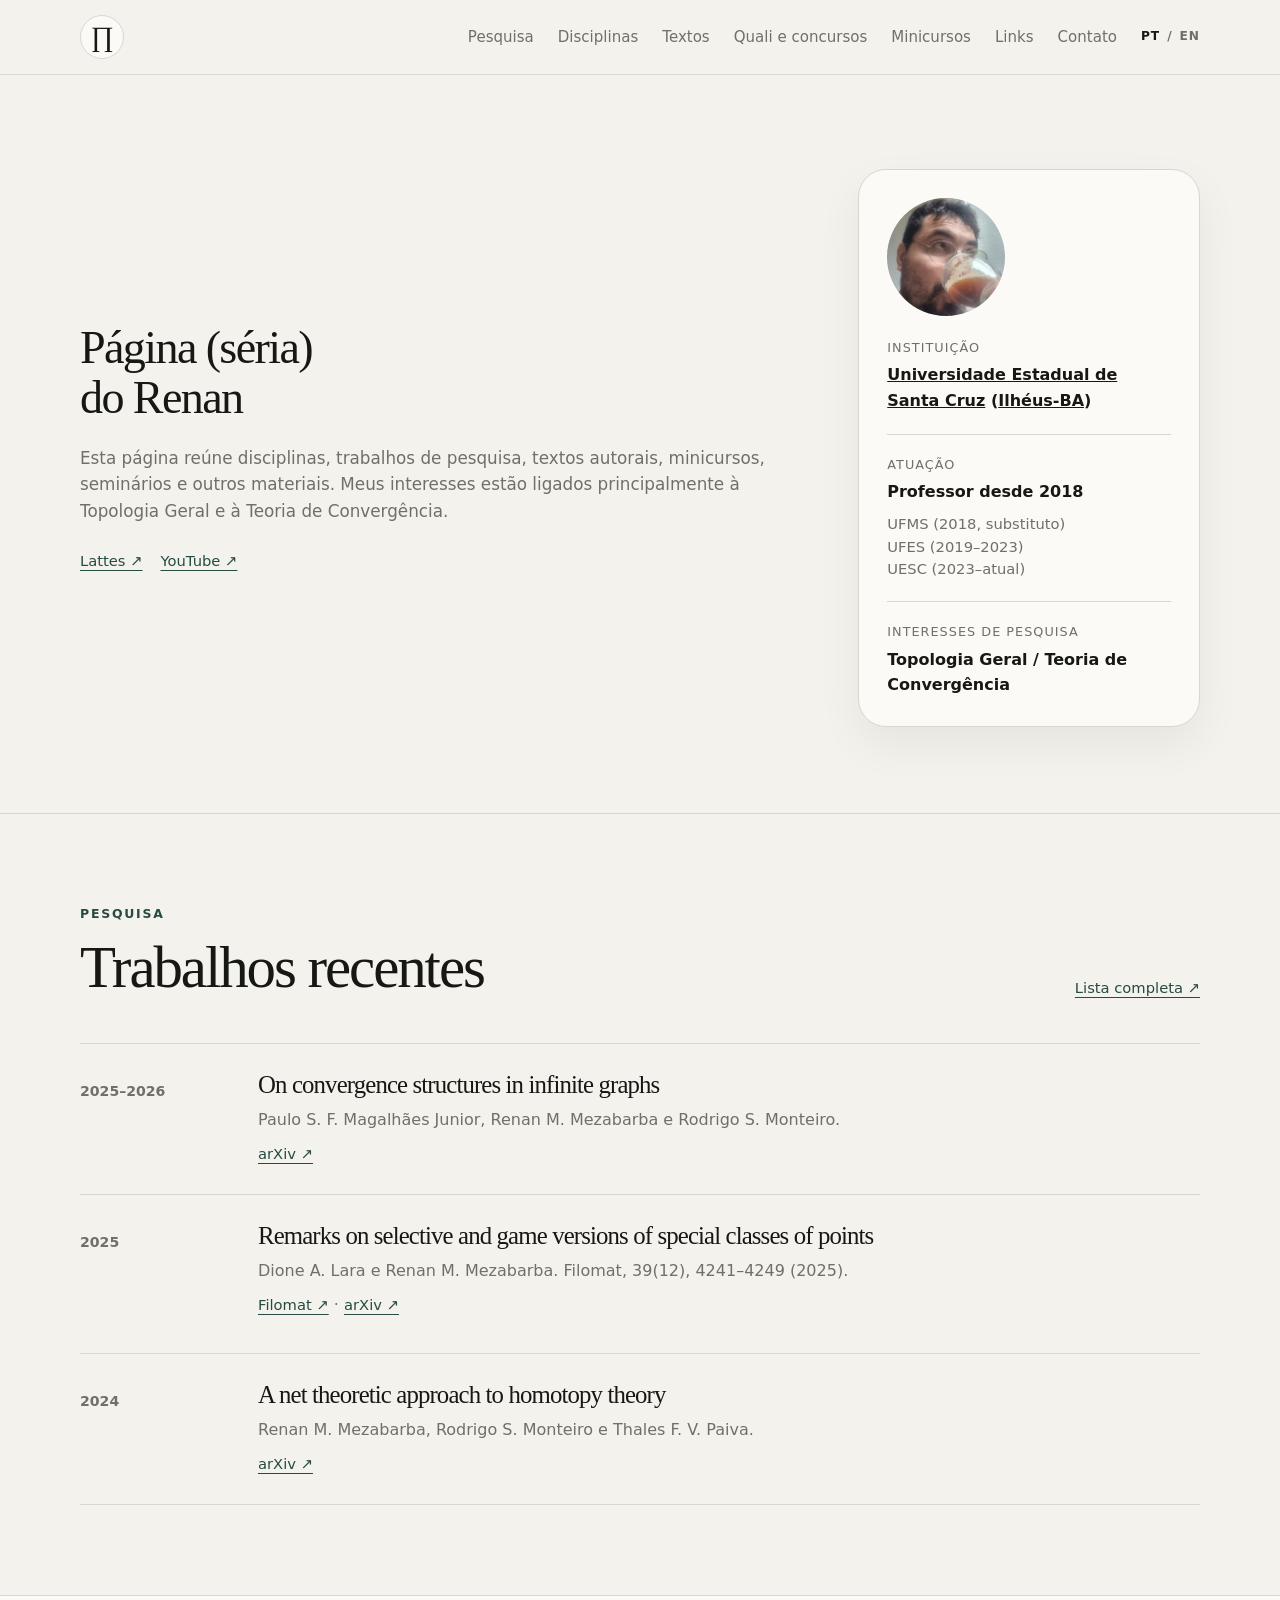
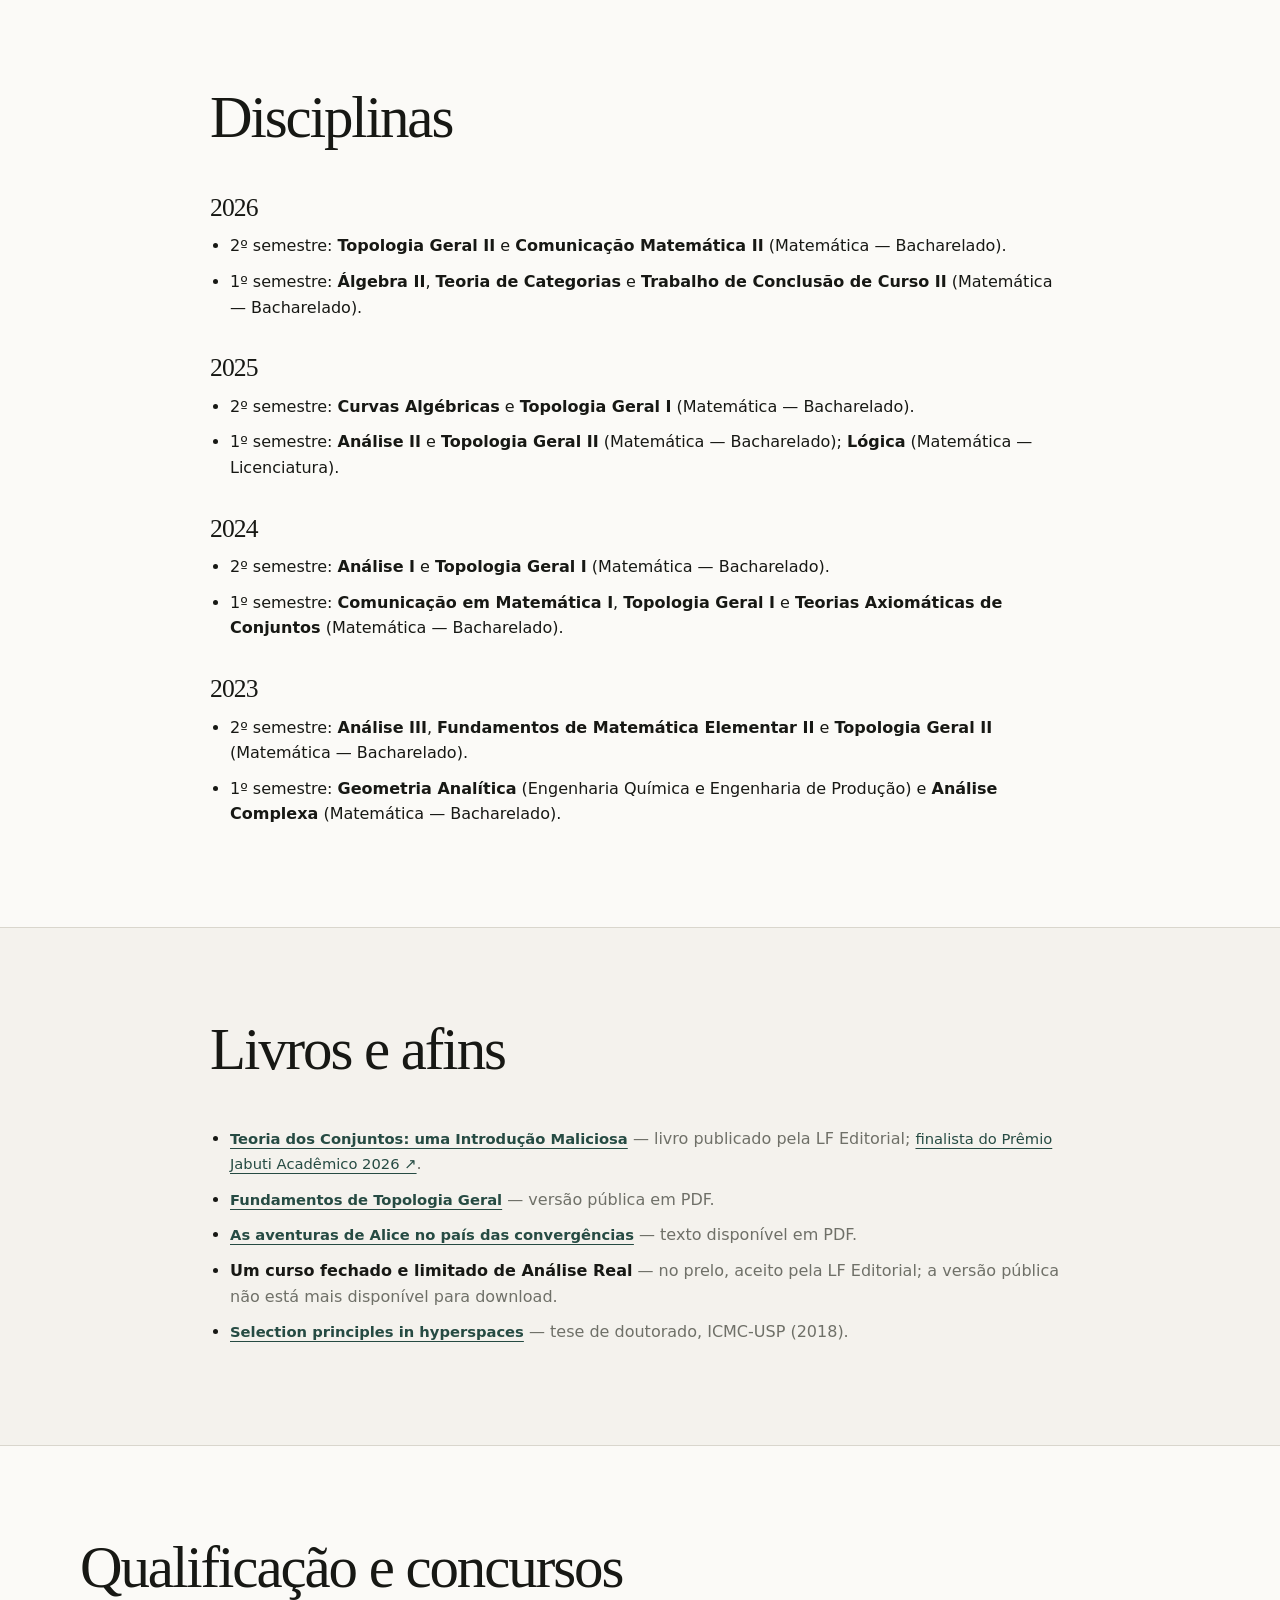
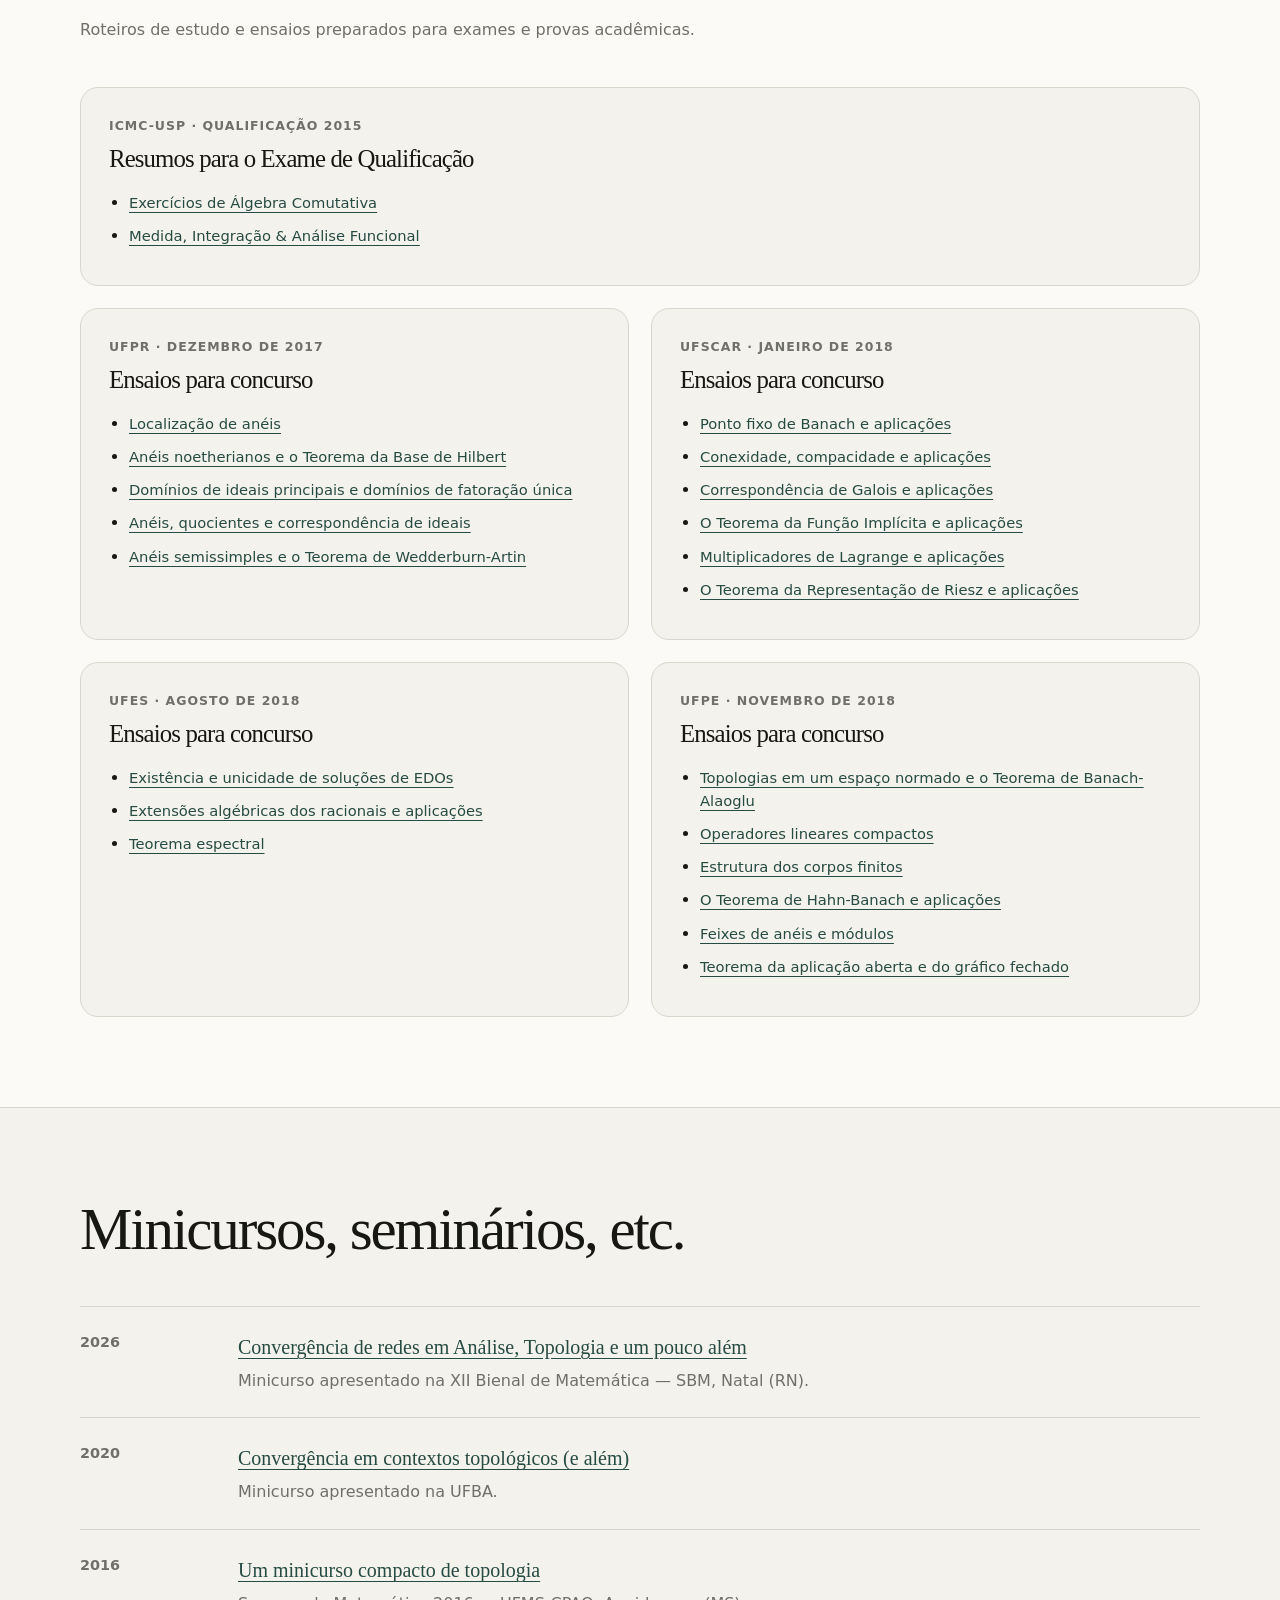
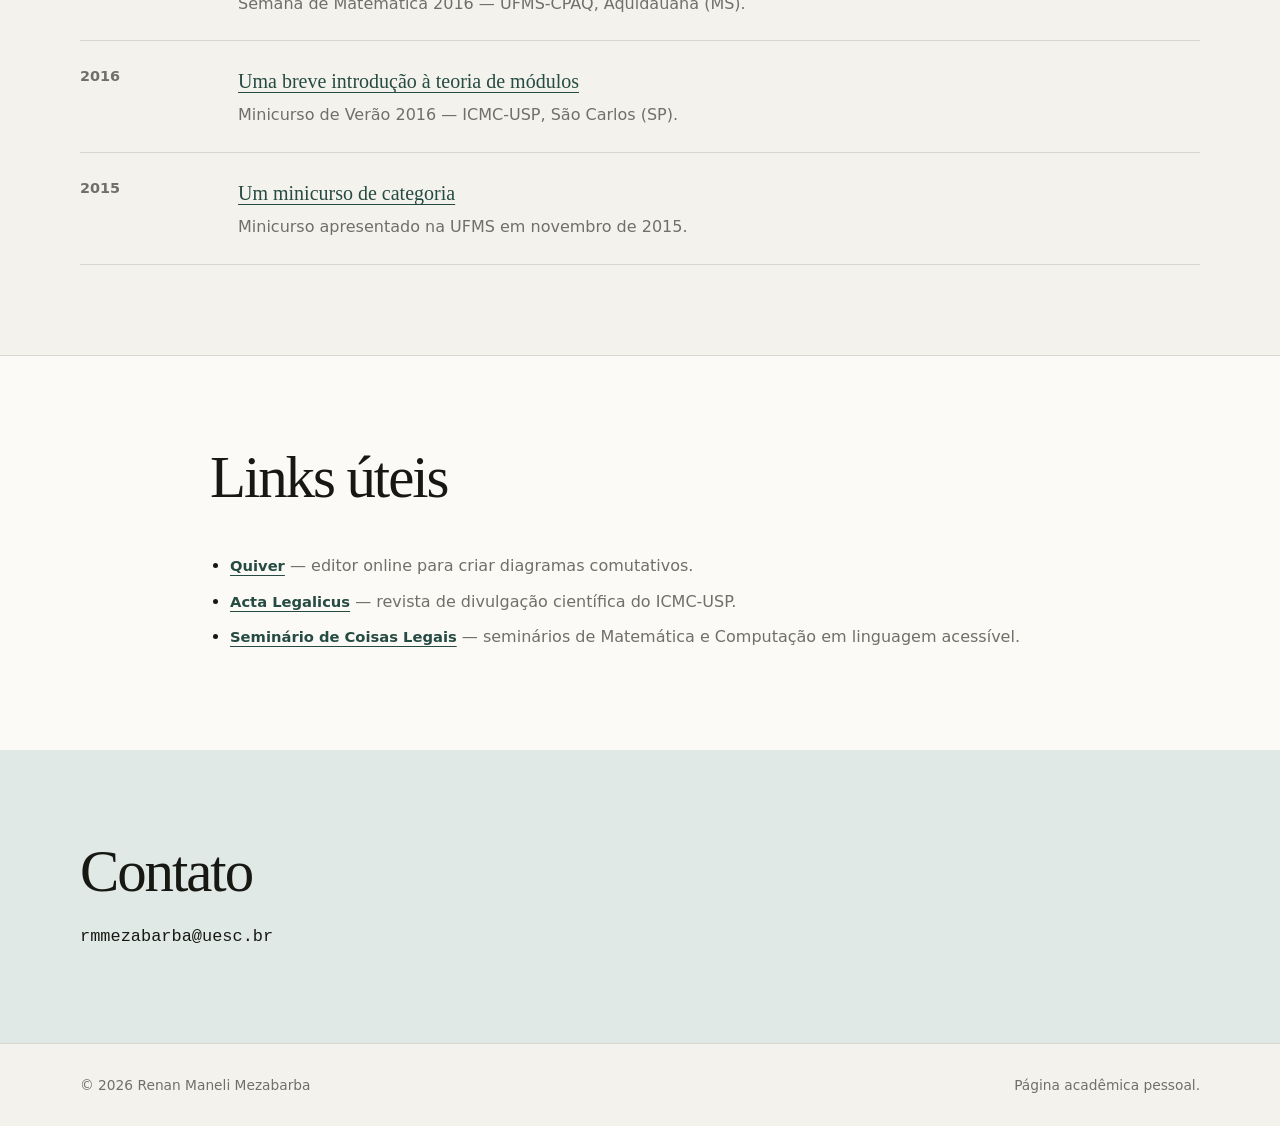
==== index.html @ 6376d7f8 "bye analysis book" ====
<!doctype html>
<html lang="pt-BR">
<head>
  <meta charset="utf-8">
  <meta name="viewport" content="width=device-width, initial-scale=1">
  <meta name="description" content="Página acadêmica de Renan Maneli Mezabarba — ensino, pesquisa, textos autorais, minicursos e outros materiais de Matemática.">
  <title>Página (séria) do Renan | Matemática</title>
  <link rel="alternate" hreflang="pt-BR" href="index.html">
  <link rel="alternate" hreflang="en" href="en.html">
  <link rel="stylesheet" href="styles.css">
</head>
<body>
  <header class="site-header">
    <div class="container header-inner">
      <a class="brand brand-product" href="index.html#inicio" aria-label="Ir para o início"><span aria-hidden="true">∏</span></a>
      <div class="header-actions">
        <nav class="nav" aria-label="Navegação principal">
          <a href="index.html#pesquisa">Pesquisa</a>
          <a href="index.html#ensino">Disciplinas</a>
          <a href="index.html#materiais">Textos</a>
          <a href="index.html#qualificacao-concursos">Quali e concursos</a>
          <a href="index.html#minicursos">Minicursos</a>
          <a href="index.html#links">Links</a>
          <a href="index.html#contato">Contato</a>
        </nav>
        <nav class="language-switch" aria-label="Idioma">
          <span aria-current="page">PT</span>
          <span aria-hidden="true">/</span>
          <a href="en.html" lang="en" hreflang="en" aria-label="English version">EN</a>
        </nav>
      </div>
    </div>
  </header>

  <main>
    <section class="hero" id="inicio">
      <div class="container hero-grid">
        <div>
          <h1>Página (séria)<br>do Renan</h1>
          <p class="intro">
            Esta página reúne disciplinas, trabalhos de pesquisa, textos autorais,
            minicursos, seminários e outros materiais. Meus interesses estão ligados
            principalmente à Topologia Geral e à Teoria de Convergência.
          </p>
          <div class="social-links" aria-label="Links externos">
            <a href="http://lattes.cnpq.br/6964574819360293" target="_blank" rel="noreferrer">Lattes ↗</a>
            <a href="https://www.youtube.com/user/rmmezabarba" target="_blank" rel="noreferrer">YouTube ↗</a>
          </div>
        </div>

        <aside class="profile-card" aria-label="Resumo">
          <img class="profile-photo" src="renan-foto.jpg" alt="Foto de Renan Mezabarba">
          <div>
            <p class="profile-label">Instituição</p>
            <p class="profile-value"><a href="https://www.uesc.br/" target="_blank" rel="noreferrer">Universidade Estadual de Santa Cruz</a> (<a href="https://www.google.com/search?tbm=isch&amp;q=Ilh%C3%A9us+Bahia" target="_blank" rel="noreferrer">Ilhéus-BA</a>)</p>
          </div>
          <div class="profile-rule"></div>
          <div>
            <p class="profile-label">Atuação</p>
            <p class="profile-value">Professor desde 2018</p>
            <p class="profile-detail">
              UFMS (2018, substituto)<br>
              UFES (2019–2023)<br>
              UESC (2023–atual)
            </p>
          </div>
          <div class="profile-rule"></div>
          <div>
            <p class="profile-label">Interesses de pesquisa</p>
            <p class="profile-value">Topologia Geral / Teoria de Convergência</p>
          </div>
        </aside>
      </div>
    </section>

    <section class="section" id="pesquisa">
      <div class="container">
        <div class="section-heading">
          <div>
            <p class="eyebrow">Pesquisa</p>
            <h2>Trabalhos recentes</h2>
          </div>
          <a class="text-link" href="pesquisa.html">Lista completa ↗</a>
        </div>

        <div class="publication-list">
          <article class="publication">
            <p class="publication-year">2025–2026</p>
            <div>
              <h3>On convergence structures in infinite graphs</h3>
              <p>Paulo S. F. Magalhães Junior, Renan M. Mezabarba e Rodrigo S. Monteiro.</p>
              <a href="https://arxiv.org/abs/2510.06336" target="_blank" rel="noreferrer">arXiv ↗</a>
            </div>
          </article>

          <article class="publication">
            <p class="publication-year">2025</p>
            <div>
              <h3>Remarks on selective and game versions of special classes of points</h3>
              <p>Dione A. Lara e Renan M. Mezabarba. Filomat, 39(12), 4241–4249 (2025).</p>
              <p class="pub-links"><a href="https://doi.org/10.2298/FIL2512241L" target="_blank" rel="noreferrer">Filomat ↗</a> · <a href="https://arxiv.org/abs/2104.02765" target="_blank" rel="noreferrer">arXiv ↗</a></p>
            </div>
          </article>

          <article class="publication">
            <p class="publication-year">2024</p>
            <div>
              <h3>A net theoretic approach to homotopy theory</h3>
              <p>Renan M. Mezabarba, Rodrigo S. Monteiro e Thales F. V. Paiva.</p>
              <a href="https://arxiv.org/abs/2410.18245" target="_blank" rel="noreferrer">arXiv ↗</a>
            </div>
          </article>
        </div>
      </div>
    </section>

    <section class="section alt" id="ensino">
      <div class="container narrow">
        <div class="section-heading section-heading-single">
          <div>
            <h2>Disciplinas</h2>
          </div>
        </div>

        <div class="year-block">
          <h3>2026</h3>
          <ul class="bullet-list">
            <li>2º semestre: <strong>Topologia Geral II</strong> e <strong>Comunicação Matemática II</strong> (Matemática — Bacharelado).</li>
            <li>1º semestre: <strong>Álgebra II</strong>, <strong>Teoria de Categorias</strong> e <strong>Trabalho de Conclusão de Curso II</strong> (Matemática — Bacharelado).</li>
          </ul>
        </div>

        <div class="year-block">
          <h3>2025</h3>
          <ul class="bullet-list">
            <li>2º semestre: <strong>Curvas Algébricas</strong> e <strong>Topologia Geral I</strong> (Matemática — Bacharelado).</li>
            <li>1º semestre: <strong>Análise II</strong> e <strong>Topologia Geral II</strong> (Matemática — Bacharelado); <strong>Lógica</strong> (Matemática — Licenciatura).</li>
          </ul>
        </div>

        <div class="year-block">
          <h3>2024</h3>
          <ul class="bullet-list">
            <li>2º semestre: <strong>Análise I</strong> e <strong>Topologia Geral I</strong> (Matemática — Bacharelado).</li>
            <li>1º semestre: <strong>Comunicação em Matemática I</strong>, <strong>Topologia Geral I</strong> e <strong>Teorias Axiomáticas de Conjuntos</strong> (Matemática — Bacharelado).</li>
          </ul>
        </div>

        <div class="year-block">
          <h3>2023</h3>
          <ul class="bullet-list">
            <li>2º semestre: <strong>Análise III</strong>, <strong>Fundamentos de Matemática Elementar II</strong> e <strong>Topologia Geral II</strong> (Matemática — Bacharelado).</li>
            <li>1º semestre: <strong>Geometria Analítica</strong> (Engenharia Química e Engenharia de Produção) e <strong>Análise Complexa</strong> (Matemática — Bacharelado).</li>
          </ul>
        </div>
      </div>
    </section>

    <section class="section" id="materiais">
      <div class="container narrow">
        <div class="section-heading section-heading-single">
          <div>
            <h2>Livros e afins</h2>
          </div>
        </div>

        <ul class="resource-list">
          <li>
            <a href="https://lfeditorial.com.br/produto/teoria-dos-conjuntos-uma-introducao-maliciosa-textuniversitarios-26/" target="_blank" rel="noreferrer"><strong>Teoria dos Conjuntos: uma Introdução Maliciosa</strong></a>
            <span> — livro publicado pela LF Editorial; <a href="https://www.premiojabuti.com.br/academico/5-finalistas-academico/?eixo=561a81b4-e678-ee11-8179-002248de66c1&amp;categoria=e016c83b-dd9d-ee11-a569-0022483606e7" target="_blank" rel="noreferrer">finalista do Prêmio Jabuti Acadêmico 2026 ↗</a>.</span>
          </li>
          <li>
            <a href="https://cdn.jsdelivr.net/gh/mezabarbarm/Fund_Top_Geral@main/Curso.pdf" target="_blank" rel="noopener noreferrer"><strong>Fundamentos de Topologia Geral</strong></a>
            <span> — versão pública em PDF.</span>
          </li>
          <li>
            <a href="https://cdn.jsdelivr.net/gh/mezabarbarm/Fund_Top_Geral@main/AliceBook.pdf" target="_blank" rel="noopener noreferrer"><strong>As aventuras de Alice no país das convergências</strong></a>
            <span> — texto disponível em PDF.</span>
          </li>
          <li>
            <strong>Um curso fechado e limitado de Análise Real</strong>
            <span> — no prelo, aceito pela LF Editorial; a versão pública não está mais disponível para download.</span>
          </li>
          <li>
            <a href="https://teses.usp.br/teses/disponiveis/55/55135/tde-10102018-144937/publico/RenanManeliMezabarba_revisada.pdf" target="_blank" rel="noopener noreferrer"><strong>Selection principles in hyperspaces</strong></a>
            <span> — tese de doutorado, ICMC-USP (2018).</span>
          </li>
        </ul>
      </div>
    </section>

    <section class="section alt" id="qualificacao-concursos">
      <div class="container">
        <div class="section-heading section-heading-single">
          <div>
            <h2>Qualificação e concursos</h2>
            <p class="section-description">Roteiros de estudo e ensaios preparados para exames e provas acadêmicas.</p>
          </div>
        </div>

        <div class="text-card-grid">
          <article class="text-card text-card-wide">
            <p class="text-card-kicker">ICMC-USP · Qualificação 2015</p>
            <h3>Resumos para o Exame de Qualificação</h3>
            <ul class="resource-list">
              <li><a href="pdfs/quali-concursos/quali-2015-algebra-comutativa.pdf" target="_blank" rel="noopener noreferrer">Exercícios de Álgebra Comutativa</a></li>
              <li><a href="pdfs/quali-concursos/quali-2015-medida-e-analise.pdf" target="_blank" rel="noopener noreferrer">Medida, Integração &amp; Análise Funcional</a></li>
            </ul>
          </article>

          <article class="text-card">
            <p class="text-card-kicker">UFPR · dezembro de 2017</p>
            <h3>Ensaios para concurso</h3>
            <ul class="resource-list">
              <li><a href="pdfs/quali-concursos/ufpr-2017-localizacao.pdf" target="_blank" rel="noopener noreferrer">Localização de anéis</a></li>
              <li><a href="pdfs/quali-concursos/ufpr-2017-aneis-modulos-noetherianos.pdf" target="_blank" rel="noopener noreferrer">Anéis noetherianos e o Teorema da Base de Hilbert</a></li>
              <li><a href="pdfs/quali-concursos/ufpr-2017-pid-ufd.pdf" target="_blank" rel="noopener noreferrer">Domínios de ideais principais e domínios de fatoração única</a></li>
              <li><a href="pdfs/quali-concursos/ufpr-2017-aneis-ideais.pdf" target="_blank" rel="noopener noreferrer">Anéis, quocientes e correspondência de ideais</a></li>
              <li><a href="pdfs/quali-concursos/ufpr-2017-wedderburn-artin.pdf" target="_blank" rel="noopener noreferrer">Anéis semissimples e o Teorema de Wedderburn-Artin</a></li>
            </ul>
          </article>

          <article class="text-card">
            <p class="text-card-kicker">UFSCar · janeiro de 2018</p>
            <h3>Ensaios para concurso</h3>
            <ul class="resource-list">
              <li><a href="pdfs/quali-concursos/ufscar-2018-ponto-fixo-banach.pdf" target="_blank" rel="noopener noreferrer">Ponto fixo de Banach e aplicações</a></li>
              <li><a href="pdfs/quali-concursos/ufscar-2018-compacidade-conexidade.pdf" target="_blank" rel="noopener noreferrer">Conexidade, compacidade e aplicações</a></li>
              <li><a href="pdfs/quali-concursos/ufscar-2018-correspondencia-galois.pdf" target="_blank" rel="noopener noreferrer">Correspondência de Galois e aplicações</a></li>
              <li><a href="pdfs/quali-concursos/ufscar-2018-funcao-implicita.pdf" target="_blank" rel="noopener noreferrer">O Teorema da Função Implícita e aplicações</a></li>
              <li><a href="pdfs/quali-concursos/ufscar-2018-multiplicadores-lagrange.pdf" target="_blank" rel="noopener noreferrer">Multiplicadores de Lagrange e aplicações</a></li>
              <li><a href="pdfs/quali-concursos/ufscar-2018-representacao-riesz.pdf" target="_blank" rel="noopener noreferrer">O Teorema da Representação de Riesz e aplicações</a></li>
            </ul>
          </article>

          <article class="text-card">
            <p class="text-card-kicker">UFES · agosto de 2018</p>
            <h3>Ensaios para concurso</h3>
            <ul class="resource-list">
              <li><a href="pdfs/quali-concursos/ufes-2018-existencia-solucao-edos.pdf" target="_blank" rel="noopener noreferrer">Existência e unicidade de soluções de EDOs</a></li>
              <li><a href="pdfs/quali-concursos/ufes-2018-extensoes-algebricas-racionais.pdf" target="_blank" rel="noopener noreferrer">Extensões algébricas dos racionais e aplicações</a></li>
              <li><a href="pdfs/quali-concursos/ufes-2018-teorema-espectral.pdf" target="_blank" rel="noopener noreferrer">Teorema espectral</a></li>
            </ul>
          </article>

          <article class="text-card">
            <p class="text-card-kicker">UFPE · novembro de 2018</p>
            <h3>Ensaios para concurso</h3>
            <ul class="resource-list">
              <li><a href="pdfs/quali-concursos/ufpe-2018-banach-alaoglu.pdf" target="_blank" rel="noopener noreferrer">Topologias em um espaço normado e o Teorema de Banach-Alaoglu</a></li>
              <li><a href="pdfs/quali-concursos/ufpe-2018-operadores-lineares-compactos.pdf" target="_blank" rel="noopener noreferrer">Operadores lineares compactos</a></li>
              <li><a href="pdfs/quali-concursos/ufpe-2018-corpos-finitos.pdf" target="_blank" rel="noopener noreferrer">Estrutura dos corpos finitos</a></li>
              <li><a href="pdfs/quali-concursos/ufpe-2018-hahn-banach.pdf" target="_blank" rel="noopener noreferrer">O Teorema de Hahn-Banach e aplicações</a></li>
              <li><a href="pdfs/quali-concursos/ufpe-2018-feixes-aneis-modulos.pdf" target="_blank" rel="noopener noreferrer">Feixes de anéis e módulos</a></li>
              <li><a href="pdfs/quali-concursos/ufpe-2018-aplicacao-aberta-grafico-fechado.pdf" target="_blank" rel="noopener noreferrer">Teorema da aplicação aberta e do gráfico fechado</a></li>
            </ul>
          </article>
        </div>
      </div>
    </section>

    <section class="section" id="minicursos">
      <div class="container">
        <div class="section-heading section-heading-single">
          <div>
            <h2>Minicursos, seminários, etc.</h2>
          </div>
        </div>

        <div class="timeline">
          <div class="timeline-item">
            <span>2026</span>
            <div>
              <a href="https://cdn.jsdelivr.net/gh/mezabarbarm/Fund_Top_Geral@main/Bienal2026_corrigido.pdf" target="_blank" rel="noopener noreferrer"><strong>Convergência de redes em Análise, Topologia e um pouco além</strong></a>
              <p>Minicurso apresentado na XII Bienal de Matemática — SBM, Natal (RN).</p>
            </div>
          </div>
          <div class="timeline-item">
            <span>2020</span>
            <div>
              <a href="Provis%C3%B3rio-Sitge/Converg%C3%AAncia_UFBA_2020.pdf" target="_blank" rel="noopener noreferrer"><strong>Convergência em contextos topológicos (e além)</strong></a>
              <p>Minicurso apresentado na UFBA.</p>
            </div>
          </div>
          <div class="timeline-item">
            <span>2016</span>
            <div>
              <a href="Provis%C3%B3rio-Sitge/Minicurso%20de%20Topologia%20%28UFMS-2016%29.pdf" target="_blank" rel="noopener noreferrer"><strong>Um minicurso compacto de topologia</strong></a>
              <p>Semana de Matemática 2016 — UFMS-CPAQ, Aquidauana (MS).</p>
            </div>
          </div>
          <div class="timeline-item">
            <span>2016</span>
            <div>
              <a href="Provis%C3%B3rio-Sitge/M%C3%B3dulos_VeraoICMC2016.pdf" target="_blank" rel="noopener noreferrer"><strong>Uma breve introdução à teoria de módulos</strong></a>
              <p>Minicurso de Verão 2016 — ICMC-USP, São Carlos (SP).</p>
            </div>
          </div>
          <div class="timeline-item">
            <span>2015</span>
            <div>
              <a href="Provis%C3%B3rio-Sitge/Categorias_UFMS_2015.pdf" target="_blank" rel="noopener noreferrer"><strong>Um minicurso de categoria</strong></a>
              <p>Minicurso apresentado na UFMS em novembro de 2015.</p>
            </div>
          </div>
        </div>
      </div>
    </section>

    <section class="section alt" id="links">
      <div class="container narrow">
        <div class="section-heading section-heading-single">
          <div>
            <h2>Links úteis</h2>
          </div>
        </div>

        <ul class="resource-list">
          <li>
            <a href="https://q.uiver.app/" target="_blank" rel="noopener noreferrer"><strong>Quiver</strong></a>
            <span> — editor online para criar diagramas comutativos.</span>
          </li>
          <li>
            <a href="https://www.cemeai.icmc.usp.br/actalegalicus/" target="_blank" rel="noopener noreferrer"><strong>Acta Legalicus</strong></a>
            <span> — revista de divulgação científica do ICMC-USP.</span>
          </li>
          <li>
            <a href="https://legal.icmc.usp.br/doku.php" target="_blank" rel="noopener noreferrer"><strong>Seminário de Coisas Legais</strong></a>
            <span> — seminários de Matemática e Computação em linguagem acessível.</span>
          </li>
        </ul>
      </div>
    </section>

    <section class="contact" id="contato">
      <div class="container contact-inner simple-contact">
        <div>
          <h2>Contato</h2>
          <p class="contact-copyable">rmmezabarba@uesc.br</p>
        </div>
      </div>
    </section>
  </main>

  <footer class="footer">
    <div class="container footer-inner">
      <p>© 2026 Renan Maneli Mezabarba</p>
      <p>Página acadêmica pessoal.</p>
    </div>
  </footer>
</body>
</html>
---- styles.css ----
:root {
  --bg: #f4f2ed;
  --surface: #fbfaf7;
  --ink: #171814;
  --muted: #6f7068;
  --line: #d9d6cd;
  --accent: #264b43;
  --accent-soft: #e0e9e5;
  --max: 1120px;
  --narrow: 860px;
  --radius: 18px;
}

* { box-sizing: border-box; }
html { scroll-behavior: smooth; }
body {
  margin: 0;
  background: var(--bg);
  color: var(--ink);
  font-family: Inter, ui-sans-serif, system-ui, -apple-system, BlinkMacSystemFont, "Segoe UI", sans-serif;
  line-height: 1.6;
  -webkit-font-smoothing: antialiased;
}

a { color: inherit; }
.container { width: min(calc(100% - 40px), var(--max)); margin: 0 auto; }
.container.narrow, .narrow { width: min(calc(100% - 40px), var(--narrow)); }

.site-header {
  position: sticky;
  top: 0;
  z-index: 10;
  border-bottom: 1px solid rgba(217, 214, 205, .8);
  background: rgba(244, 242, 237, .92);
  backdrop-filter: blur(14px);
}
.header-inner {
  min-height: 74px;
  display: flex;
  align-items: center;
  justify-content: space-between;
  gap: 28px;
}
.brand {
  text-decoration: none;
}
.brand-product {
  width: 44px;
  height: 44px;
  display: inline-grid;
  place-items: center;
  border: 1px solid var(--line);
  border-radius: 50%;
  background: var(--surface);
  font-family: Georgia, "Times New Roman", serif;
  font-size: 1.75rem;
  line-height: 1;
  color: var(--ink);
}
.brand-product:hover { border-color: var(--muted); }
.header-actions { display: flex; align-items: center; gap: 24px; }
.nav { display: flex; align-items: center; gap: 24px; }
.nav a { text-decoration: none; color: var(--muted); font-size: .94rem; }
.nav a:hover { color: var(--ink); }
.language-switch { display: flex; align-items: center; gap: 7px; white-space: nowrap; }
.language-switch a, .language-switch span {
  font-size: .76rem;
  font-weight: 800;
  letter-spacing: .08em;
  text-decoration: none;
}
.language-switch a, .language-switch span[aria-hidden="true"] { color: var(--muted); }
.language-switch a:hover { color: var(--ink); }

.hero { padding: 94px 0 86px; }
.hero-grid {
  display: grid;
  grid-template-columns: minmax(0, 1.55fr) minmax(280px, .75fr);
  gap: 72px;
  align-items: center;
}
.eyebrow {
  margin: 0 0 12px;
  color: var(--accent);
  font-size: .78rem;
  font-weight: 800;
  letter-spacing: .14em;
  text-transform: uppercase;
}
h1, h2, h3 { line-height: 1.08; letter-spacing: -.035em; }
h1 {
  margin: 0;
  max-width: 780px;
  font-family: Georgia, "Times New Roman", serif;
  font-size: clamp(1.8rem, 3.6vw, 3.5rem);
  font-weight: 500;
}
.page-title { font-size: clamp(2.8rem, 5vw, 4.8rem); }
.intro { max-width: 720px; margin: 22px 0 0; color: var(--muted); font-size: 1.05rem; }
.contact-copyable {
  display: inline-block;
  font-family: ui-monospace, SFMono-Regular, Menlo, Consolas, monospace;
  font-size: 1rem;
  padding: 2px 0;
  user-select: all;
}
.social-links { display: flex; gap: 18px; flex-wrap: wrap; margin-top: 24px; }
.social-links a, .text-link, .resource-list a, .publication a, .pub-links a { color: var(--accent); font-size: .92rem; text-underline-offset: 4px; }
.social-links a:hover, .text-link:hover, .resource-list a:hover, .publication a:hover, .pub-links a:hover { color: var(--ink); }

.profile-card {
  padding: 28px;
  border: 1px solid var(--line);
  border-radius: 28px;
  background: var(--surface);
  box-shadow: 0 18px 45px rgba(23, 24, 20, .06);
}
.profile-photo {
  width: 118px;
  height: 118px;
  margin-bottom: 22px;
  display: block;
  border-radius: 50%;
  object-fit: cover;
  object-position: center;
}
.profile-label { margin: 0; color: var(--muted); font-size: .8rem; text-transform: uppercase; letter-spacing: .08em; }
.profile-value { margin: 4px 0 0; font-weight: 750; }
.profile-detail {
  margin: 8px 0 0;
  color: var(--muted);
  font-size: .92rem;
  line-height: 1.55;
}
.profile-rule { height: 1px; margin: 20px 0; background: var(--line); }

.section { padding: 90px 0; border-top: 1px solid var(--line); }
.section.alt { background: var(--surface); }
.section-heading {
  margin-bottom: 44px;
  display: flex;
  align-items: end;
  justify-content: space-between;
  gap: 24px;
}
.section-heading-single { justify-content: flex-start; }
.section-description { max-width: 700px; margin: 18px 0 0; color: var(--muted); }
h2 {
  margin: 0;
  font-family: Georgia, "Times New Roman", serif;
  font-size: clamp(2.3rem, 4.6vw, 4.2rem);
  font-weight: 500;
}

.publication-list { border-top: 1px solid var(--line); }
.publication {
  display: grid;
  grid-template-columns: 150px 1fr;
  gap: 28px;
  padding: 28px 0;
  border-bottom: 1px solid var(--line);
}
.publication-year { margin: 2px 0 0; color: var(--muted); font-size: .88rem; font-weight: 750; }
.publication h3 { margin: 0; font-family: Georgia, "Times New Roman", serif; font-size: 1.55rem; font-weight: 500; }
.publication p { margin: 8px 0 8px; color: var(--muted); }
.pub-links { margin: 10px 0 0; }

.year-block + .year-block { margin-top: 34px; }
.year-block h3 {
  margin: 0 0 12px;
  font-family: Georgia, "Times New Roman", serif;
  font-size: 1.6rem;
  font-weight: 500;
}
.bullet-list, .resource-list {
  margin: 0;
  padding-left: 20px;
}
.bullet-list li, .resource-list li {
  margin: 10px 0;
  color: var(--ink);
}
.resource-list li span { color: var(--muted); }
.section-note { margin: 18px 0 0; color: var(--muted); font-size: .92rem; }
.language-note { margin-left: .35rem; color: var(--muted); font-size: .82em; font-weight: 700; white-space: nowrap; }

.text-card-grid {
  display: grid;
  grid-template-columns: repeat(2, minmax(0, 1fr));
  gap: 22px;
}
.text-card {
  padding: 28px;
  border: 1px solid var(--line);
  border-radius: var(--radius);
  background: var(--bg);
}
.text-card-wide { grid-column: 1 / -1; }
.text-card-kicker {
  margin: 0 0 10px;
  color: var(--muted);
  font-size: .78rem;
  font-weight: 800;
  letter-spacing: .08em;
  text-transform: uppercase;
}
.text-card h3 {
  margin: 0;
  font-family: Georgia, "Times New Roman", serif;
  font-size: 1.55rem;
  font-weight: 500;
}
.text-card .resource-list { margin-top: 18px; }
.text-card .resource-list li { line-height: 1.45; }

.timeline { border-top: 1px solid var(--line); }
.timeline-item {
  display: grid;
  grid-template-columns: 130px 1fr;
  gap: 28px;
  padding: 24px 0;
  border-bottom: 1px solid var(--line);
}
.timeline-item > span { color: var(--muted); font-size: .9rem; font-weight: 750; }
.timeline-item strong { font-family: Georgia, "Times New Roman", serif; font-size: 1.25rem; font-weight: 500; }
.timeline-item a { color: var(--accent); text-underline-offset: 4px; }
.timeline-item a:hover { color: var(--ink); }
.timeline-item p { margin: 5px 0 0; color: var(--muted); }

.contact { padding: 90px 0; background: var(--accent-soft); }
.contact-inner { display: flex; justify-content: space-between; align-items: end; gap: 30px; }
.simple-contact { align-items: flex-start; }
.contact h2 { max-width: 700px; }
.contact-copyable {
  margin: 18px 0 0;
  font-size: 1.06rem;
  color: var(--ink);
}

.page-intro {
  padding: 76px 0 18px;
}
.page-section.no-border { border-top: 0; padding-top: 28px; }

.footer { padding: 30px 0; border-top: 1px solid var(--line); }
.footer-inner { display: flex; justify-content: space-between; gap: 20px; color: var(--muted); font-size: .86rem; }
.footer p { margin: 0; }

@media (max-width: 860px) {
  .nav { display: none; }
  .hero { padding-top: 68px; }
  .hero-grid { grid-template-columns: 1fr; gap: 48px; }
  .profile-card { max-width: 520px; }
  .section-heading, .contact-inner { align-items: flex-start; flex-direction: column; }
}

@media (max-width: 600px) {
  .container, .container.narrow, .narrow { width: min(calc(100% - 28px), var(--max)); }
  .hero h1 { font-size: clamp(1.55rem, 9vw, 2.4rem); }
  .hero { padding: 52px 0 64px; }
  .section { padding: 68px 0; }
  .text-card-grid { grid-template-columns: 1fr; }
  .text-card-wide { grid-column: auto; }
  .text-card { padding: 22px; }
  .publication, .timeline-item { grid-template-columns: 1fr; gap: 8px; }
  .publication h3 { font-size: 1.35rem; }
  .footer-inner { flex-direction: column; }
}
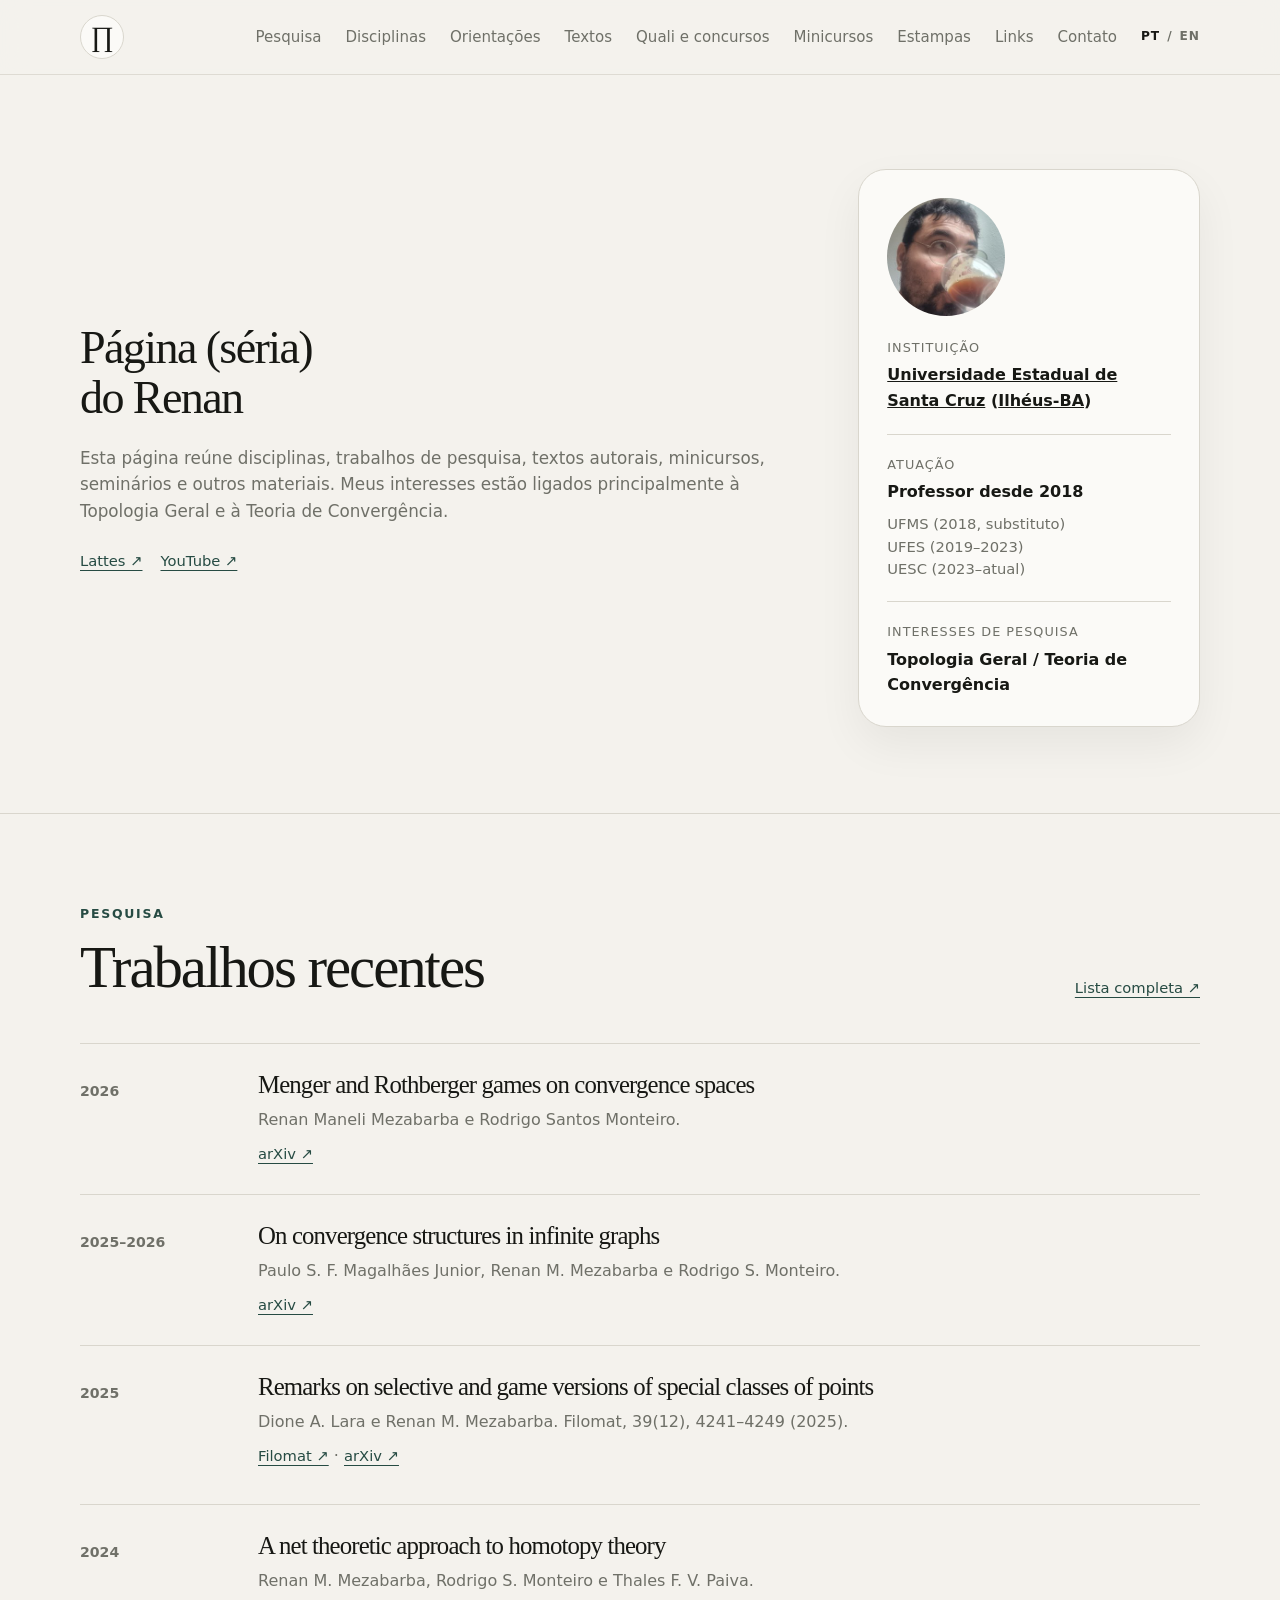
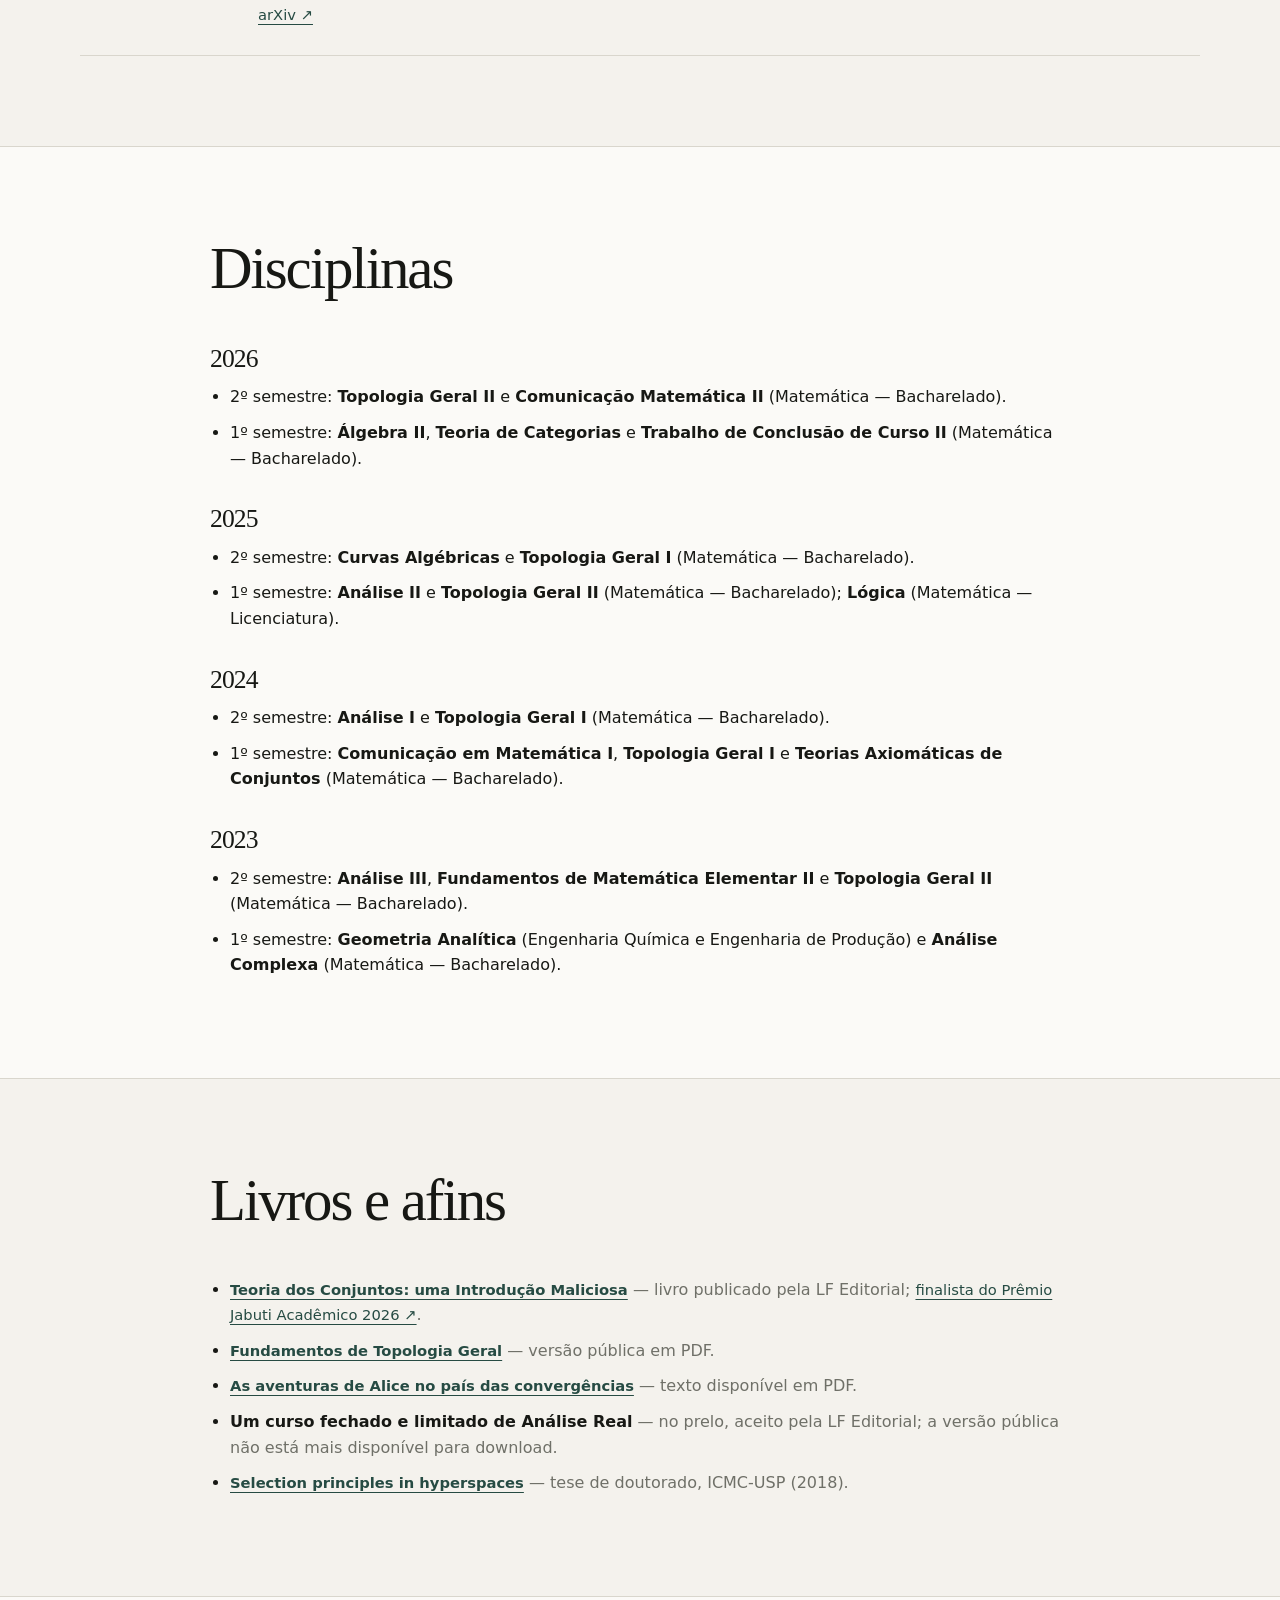
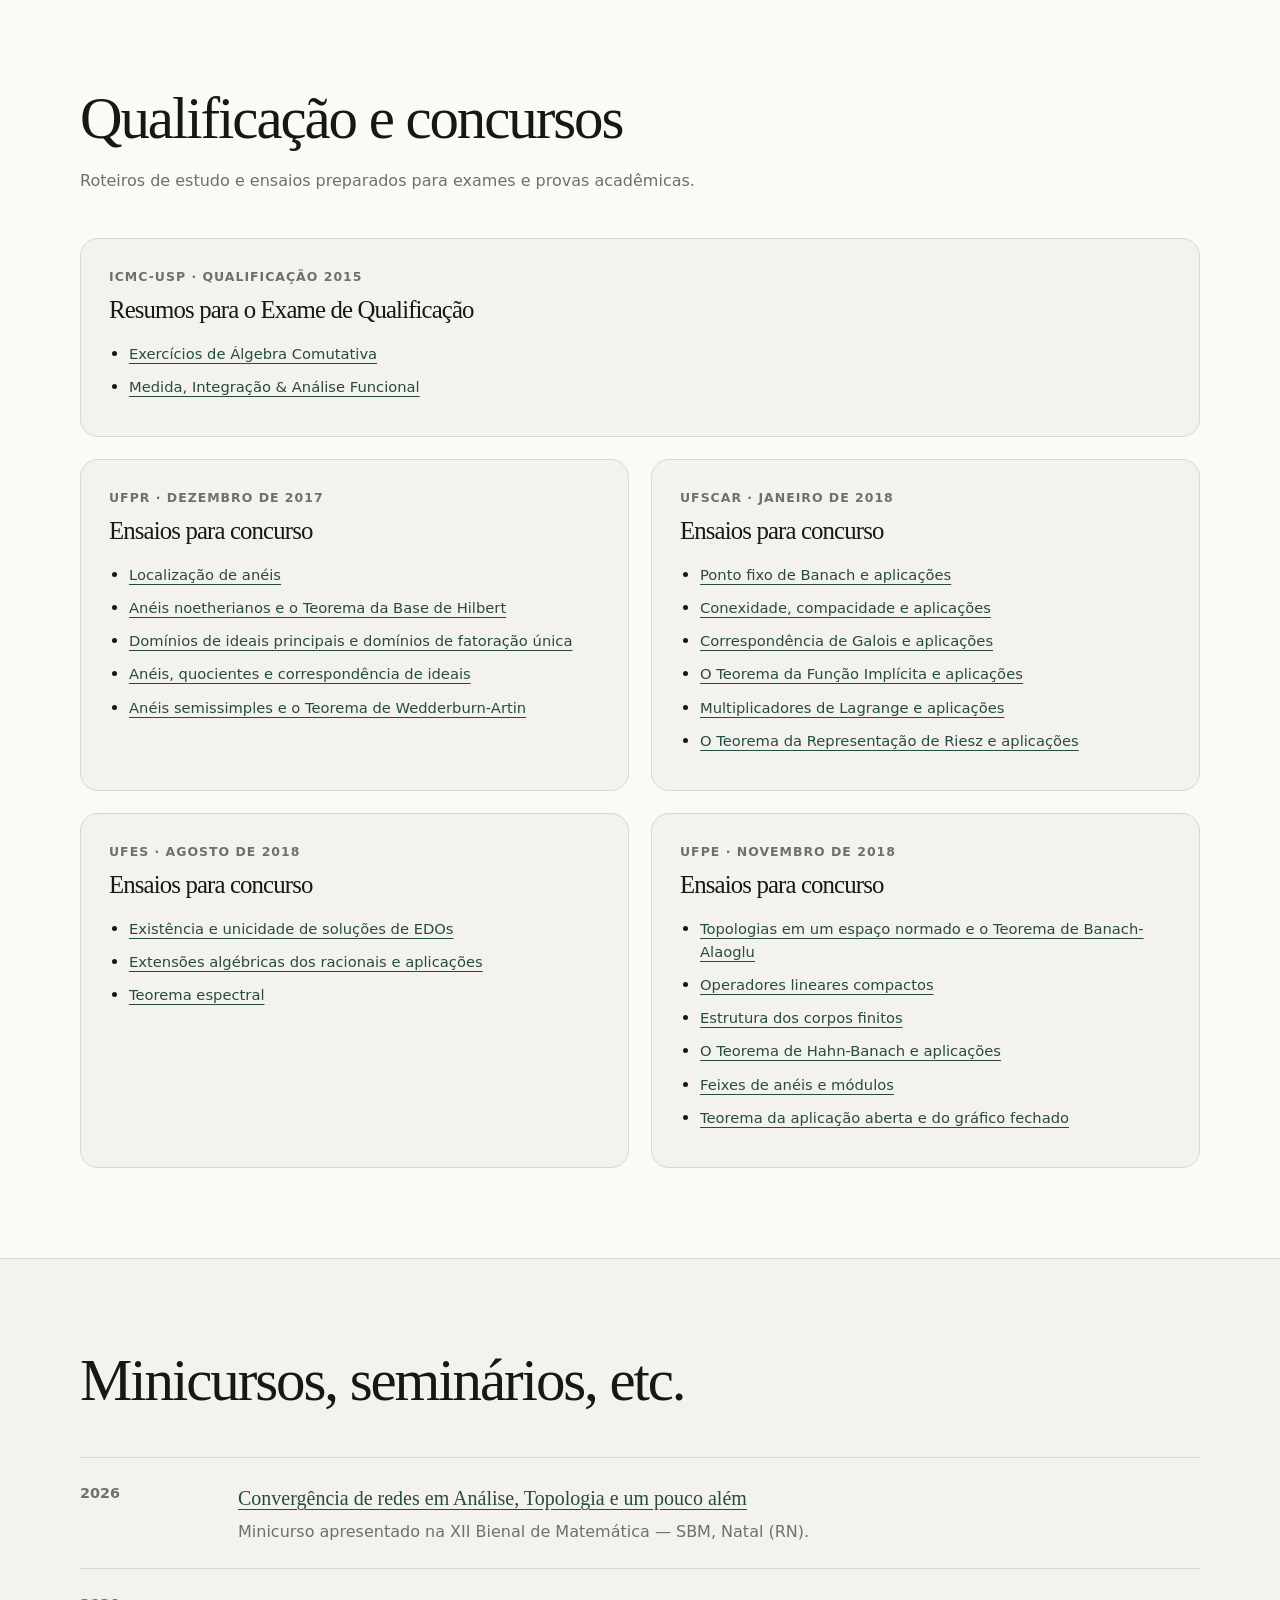
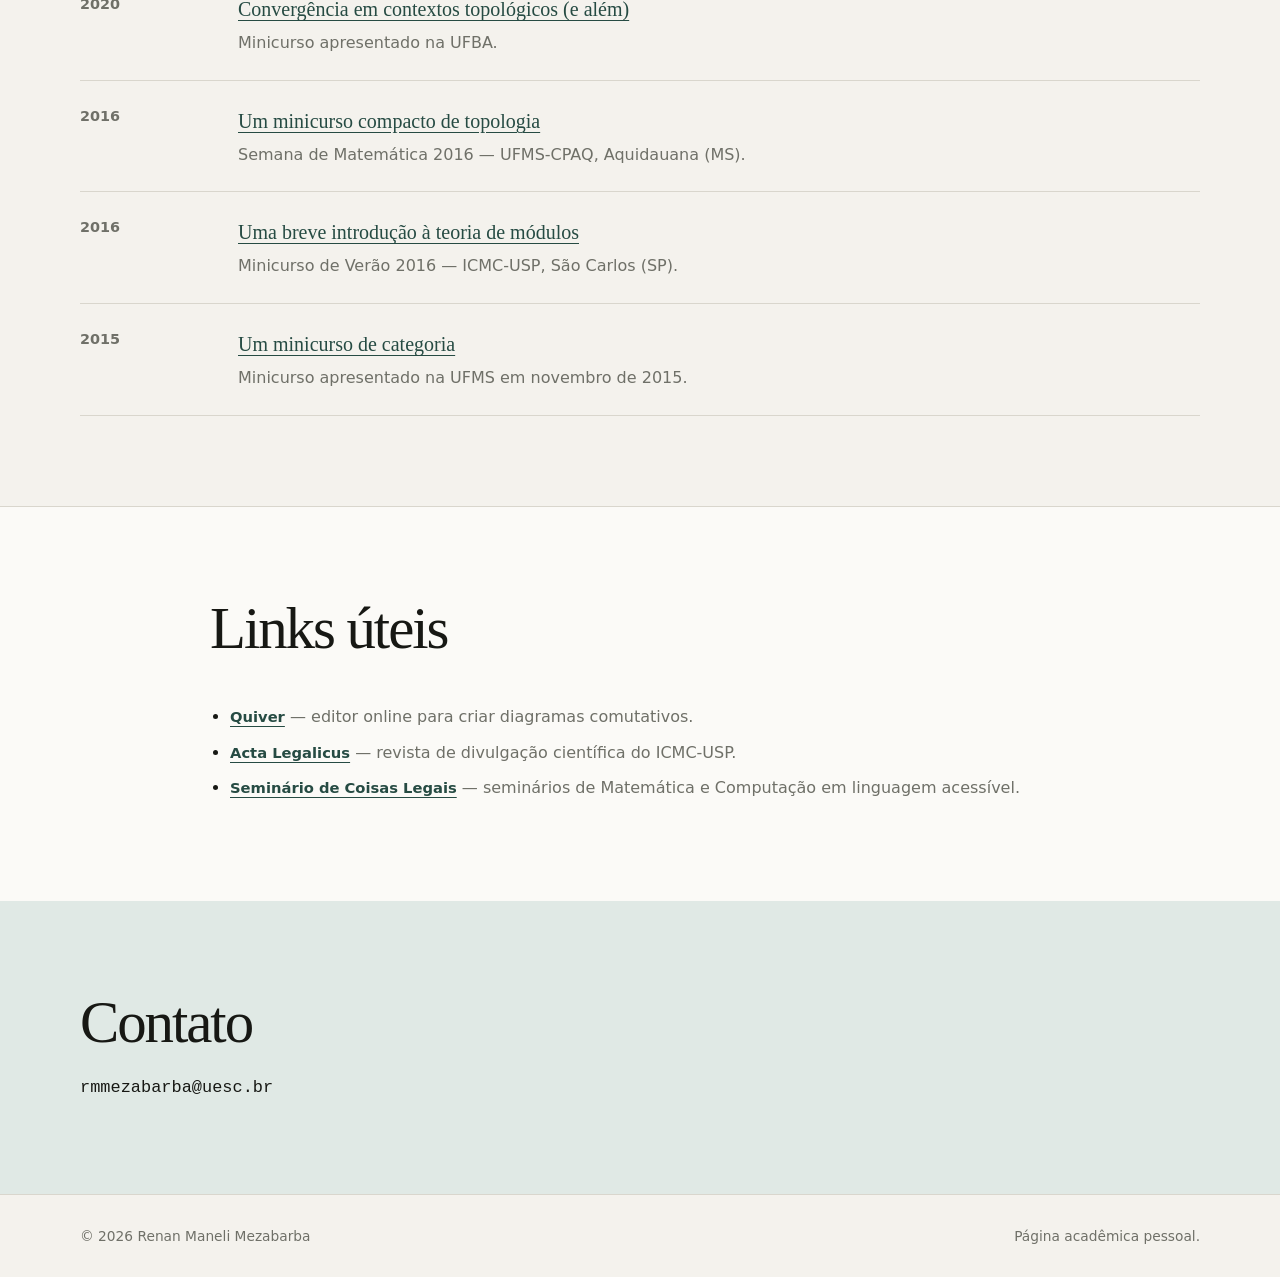
==== commit d58d3323: "artigo agosto, orientações e camisetas" ====
--- a/index.html
+++ b/index.html
@@ -17,9 +17,11 @@
         <nav class="nav" aria-label="Navegação principal">
           <a href="index.html#pesquisa">Pesquisa</a>
           <a href="index.html#ensino">Disciplinas</a>
+          <a href="orientacoes.html">Orientações</a>
           <a href="index.html#materiais">Textos</a>
           <a href="index.html#qualificacao-concursos">Quali e concursos</a>
           <a href="index.html#minicursos">Minicursos</a>
+          <a href="estampas.html">Estampas</a>
           <a href="index.html#links">Links</a>
           <a href="index.html#contato">Contato</a>
         </nav>
@@ -85,6 +87,15 @@
 
         <div class="publication-list">
           <article class="publication">
+            <p class="publication-year">2026</p>
+            <div>
+              <h3>Menger and Rothberger games on convergence spaces</h3>
+              <p>Renan Maneli Mezabarba e Rodrigo Santos Monteiro.</p>
+              <a href="https://arxiv.org/abs/2608.22600" target="_blank" rel="noreferrer">arXiv ↗</a>
+            </div>
+          </article>
+
+          <article class="publication">
             <p class="publication-year">2025–2026</p>
             <div>
               <h3>On convergence structures in infinite graphs</h3>
--- a/styles.css
+++ b/styles.css
@@ -62,6 +62,7 @@
 .nav { display: flex; align-items: center; gap: 24px; }
 .nav a { text-decoration: none; color: var(--muted); font-size: .94rem; }
 .nav a:hover { color: var(--ink); }
+.nav a[aria-current="page"] { color: var(--ink); }
 .language-switch { display: flex; align-items: center; gap: 7px; white-space: nowrap; }
 .language-switch a, .language-switch span {
   font-size: .76rem;
@@ -212,6 +213,23 @@
 }
 .text-card .resource-list { margin-top: 18px; }
 .text-card .resource-list li { line-height: 1.45; }
+.work-card h3 { max-width: 620px; }
+.work-card h3 a { color: var(--accent); text-underline-offset: 4px; }
+.work-card h3 a:hover { color: var(--ink); }
+.work-card .language-note { display: inline-block; margin: 8px 0 0; }
+.work-author { margin: 14px 0 0; color: var(--muted); }
+
+.gallery-card {
+  padding: clamp(30px, 6vw, 62px);
+  border: 1px solid var(--line);
+  border-radius: 28px;
+  background: var(--surface);
+  box-shadow: 0 18px 45px rgba(23, 24, 20, .06);
+}
+.gallery-card h2 { font-size: clamp(2.2rem, 4.4vw, 3.8rem); }
+.gallery-card > p:not(.eyebrow) { max-width: 620px; margin: 20px 0 0; color: var(--muted); }
+.gallery-link { display: inline-block; margin-top: 24px; color: var(--accent); font-weight: 750; text-underline-offset: 4px; }
+.gallery-link:hover { color: var(--ink); }
 
 .timeline { border-top: 1px solid var(--line); }
 .timeline-item {
@@ -246,8 +264,11 @@
 .footer-inner { display: flex; justify-content: space-between; gap: 20px; color: var(--muted); font-size: .86rem; }
 .footer p { margin: 0; }
 
+@media (max-width: 1040px) {
+  .nav { display: none; }
+}
+
 @media (max-width: 860px) {
-  .nav { display: none; }
   .hero { padding-top: 68px; }
   .hero-grid { grid-template-columns: 1fr; gap: 48px; }
   .profile-card { max-width: 520px; }
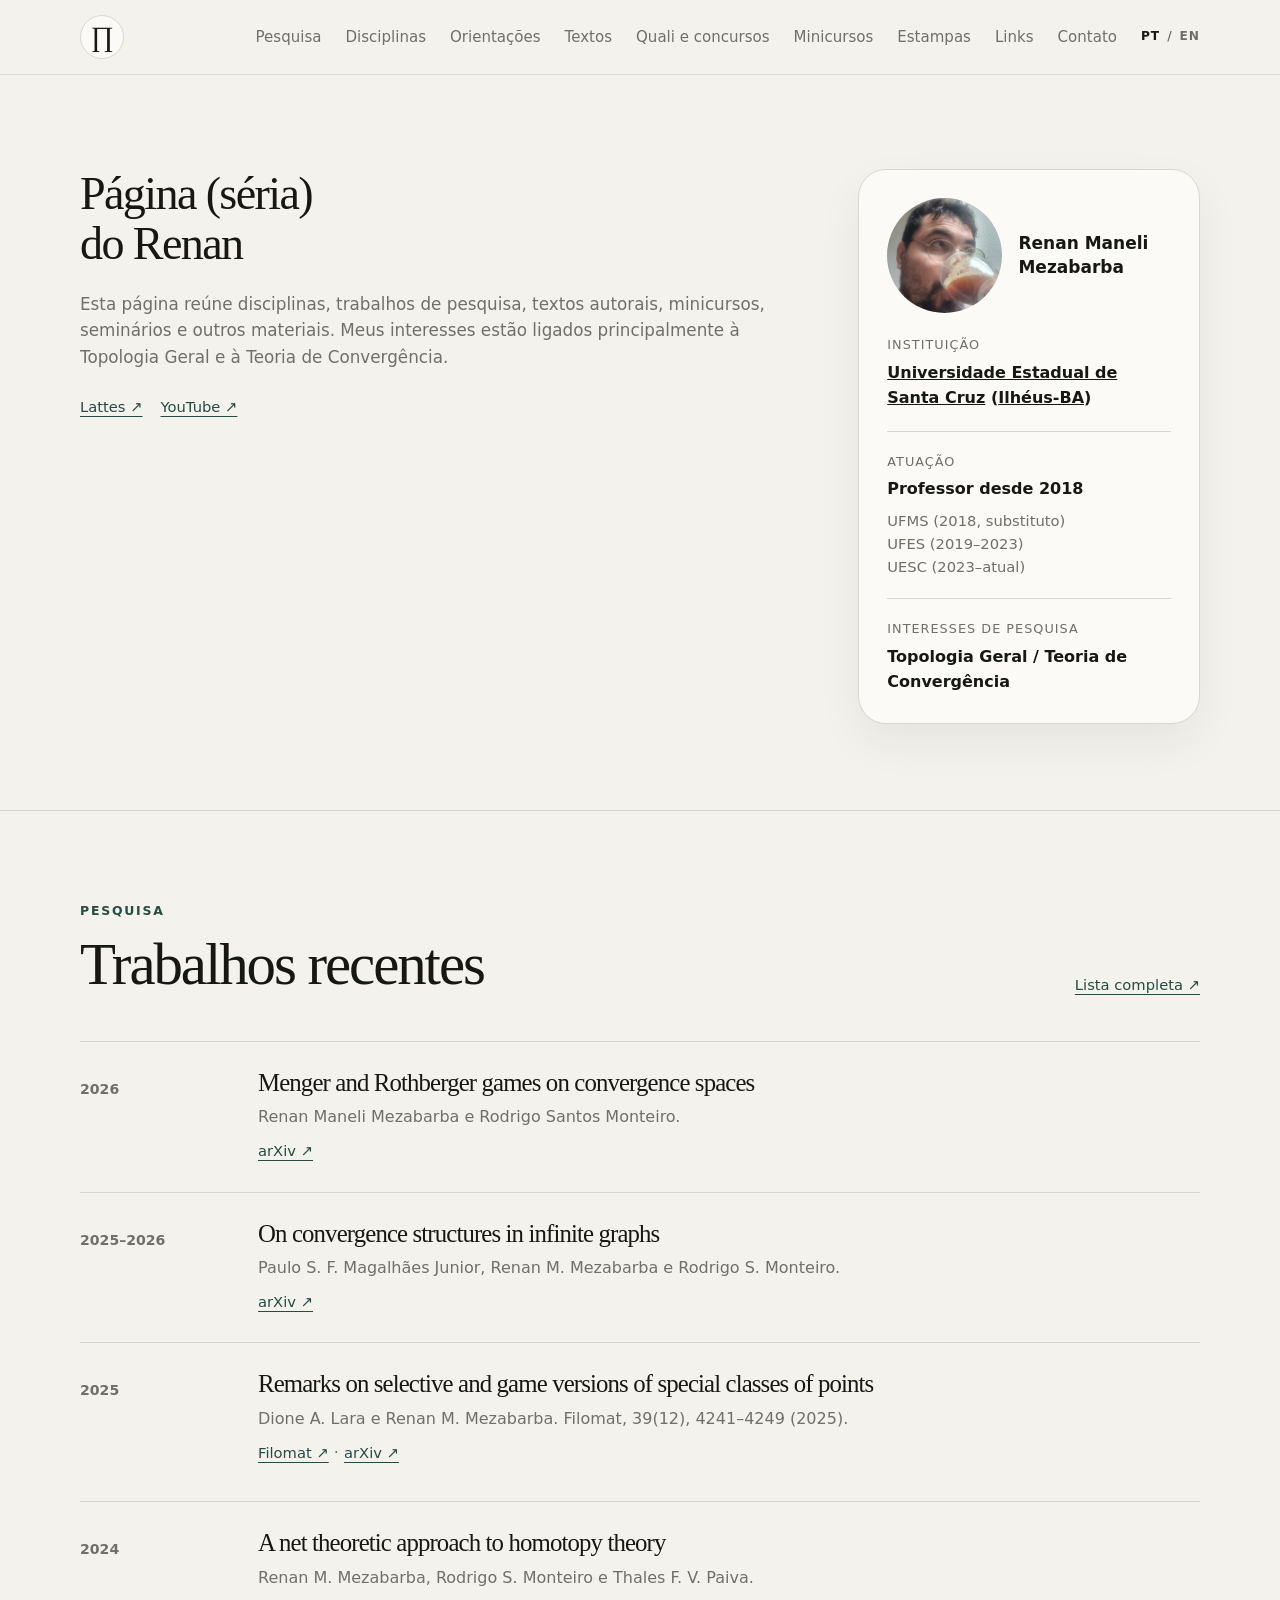
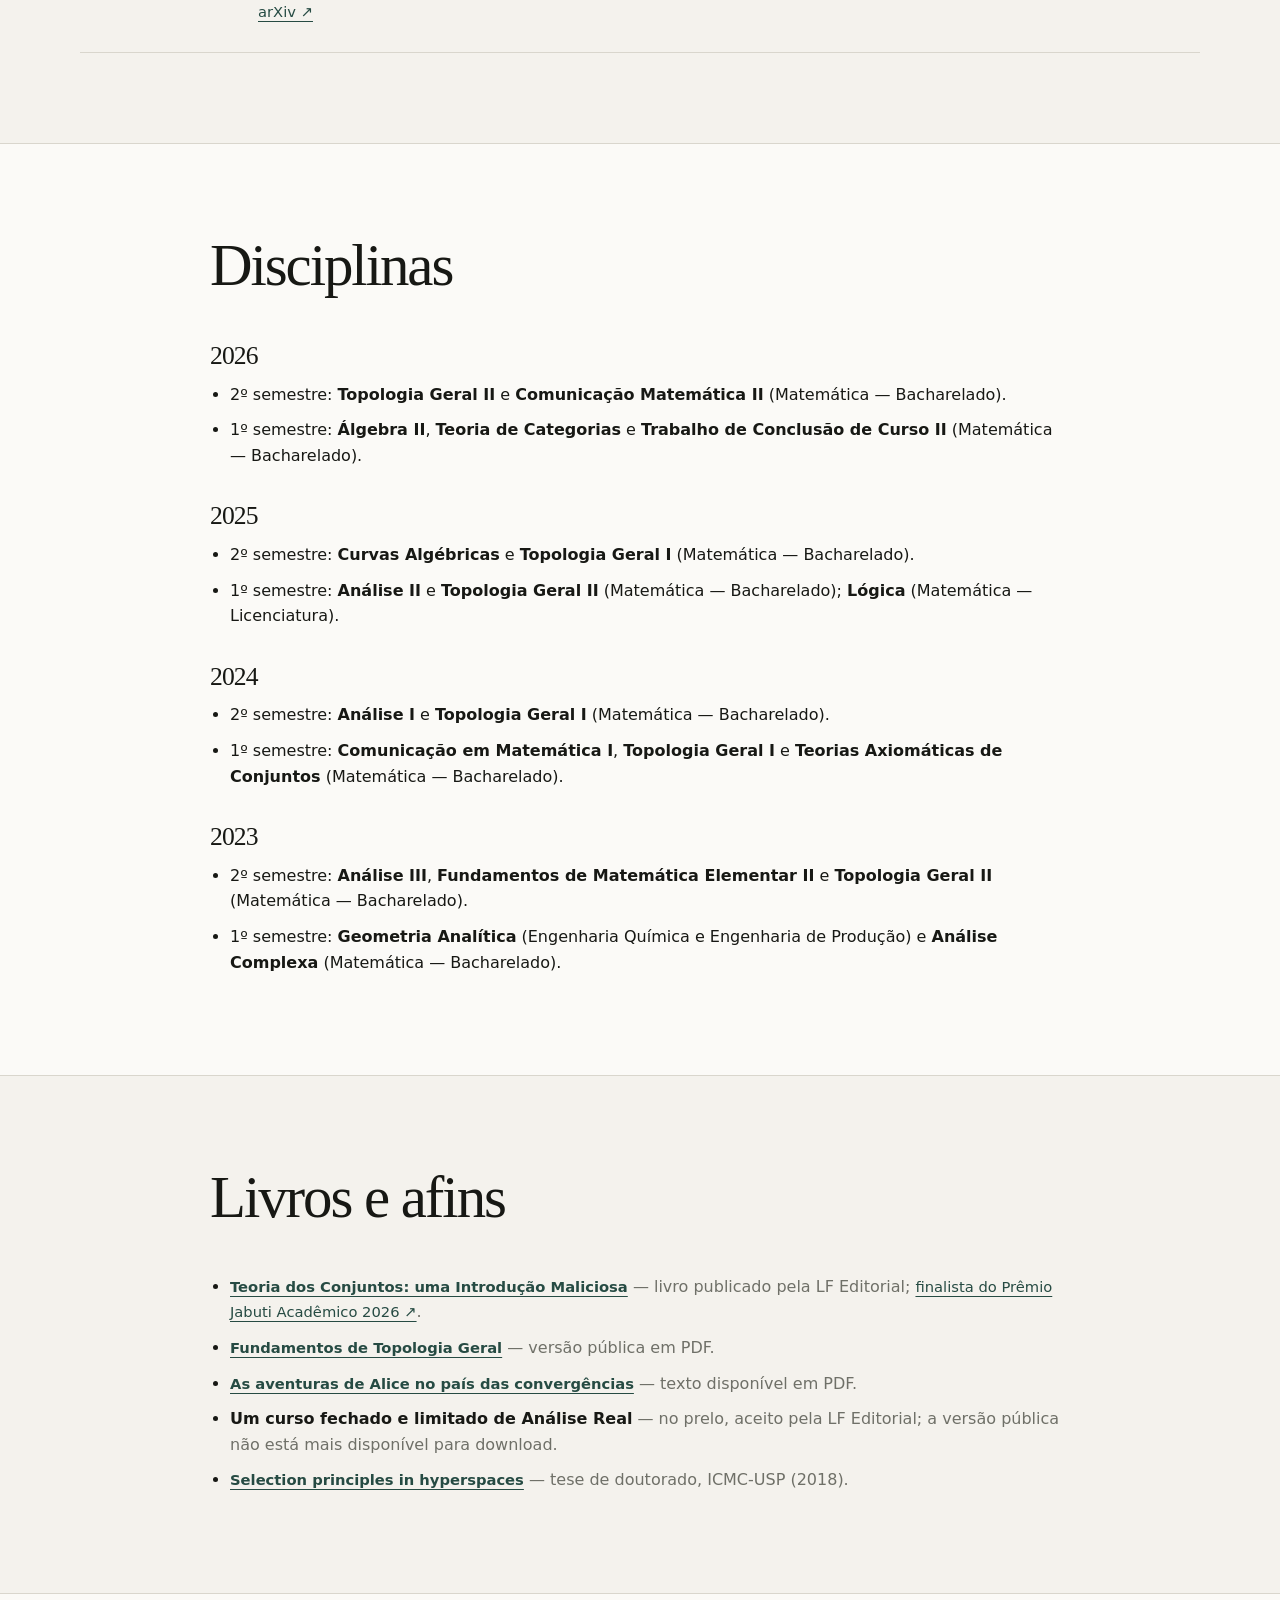
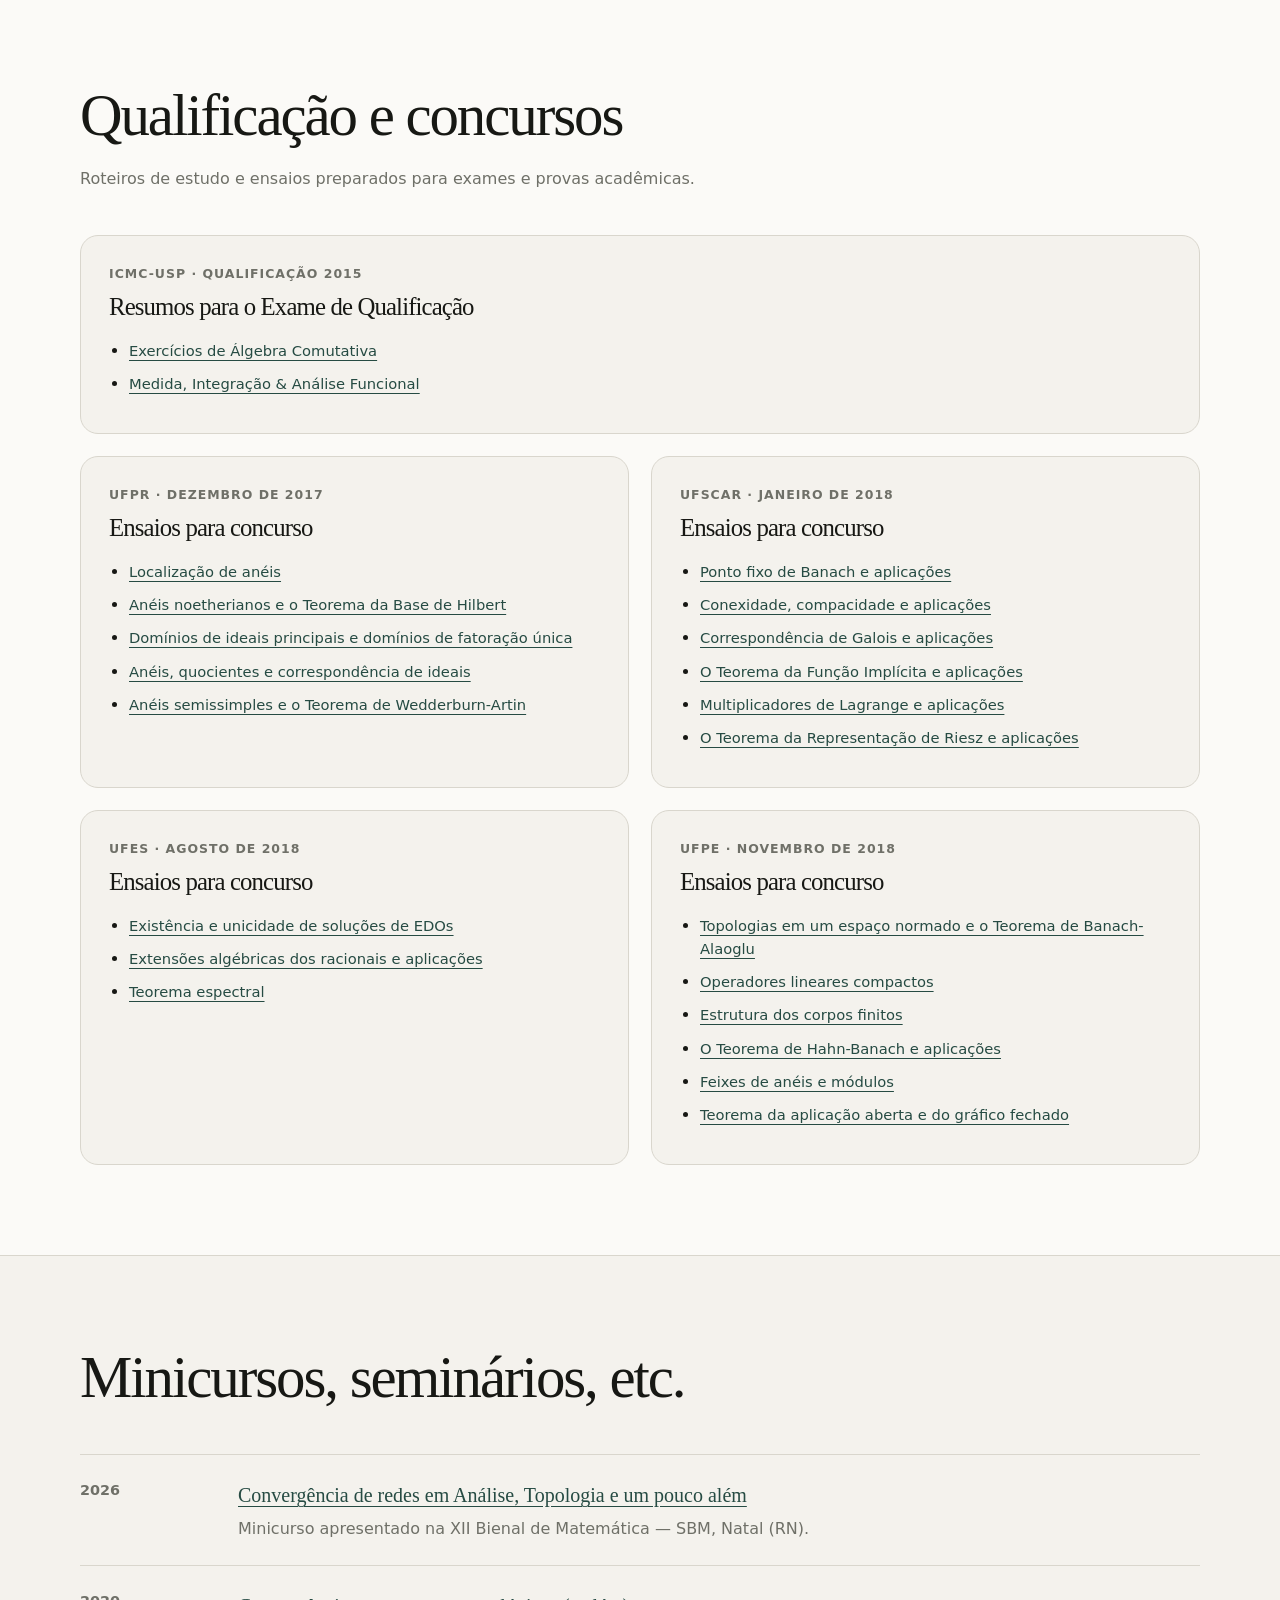
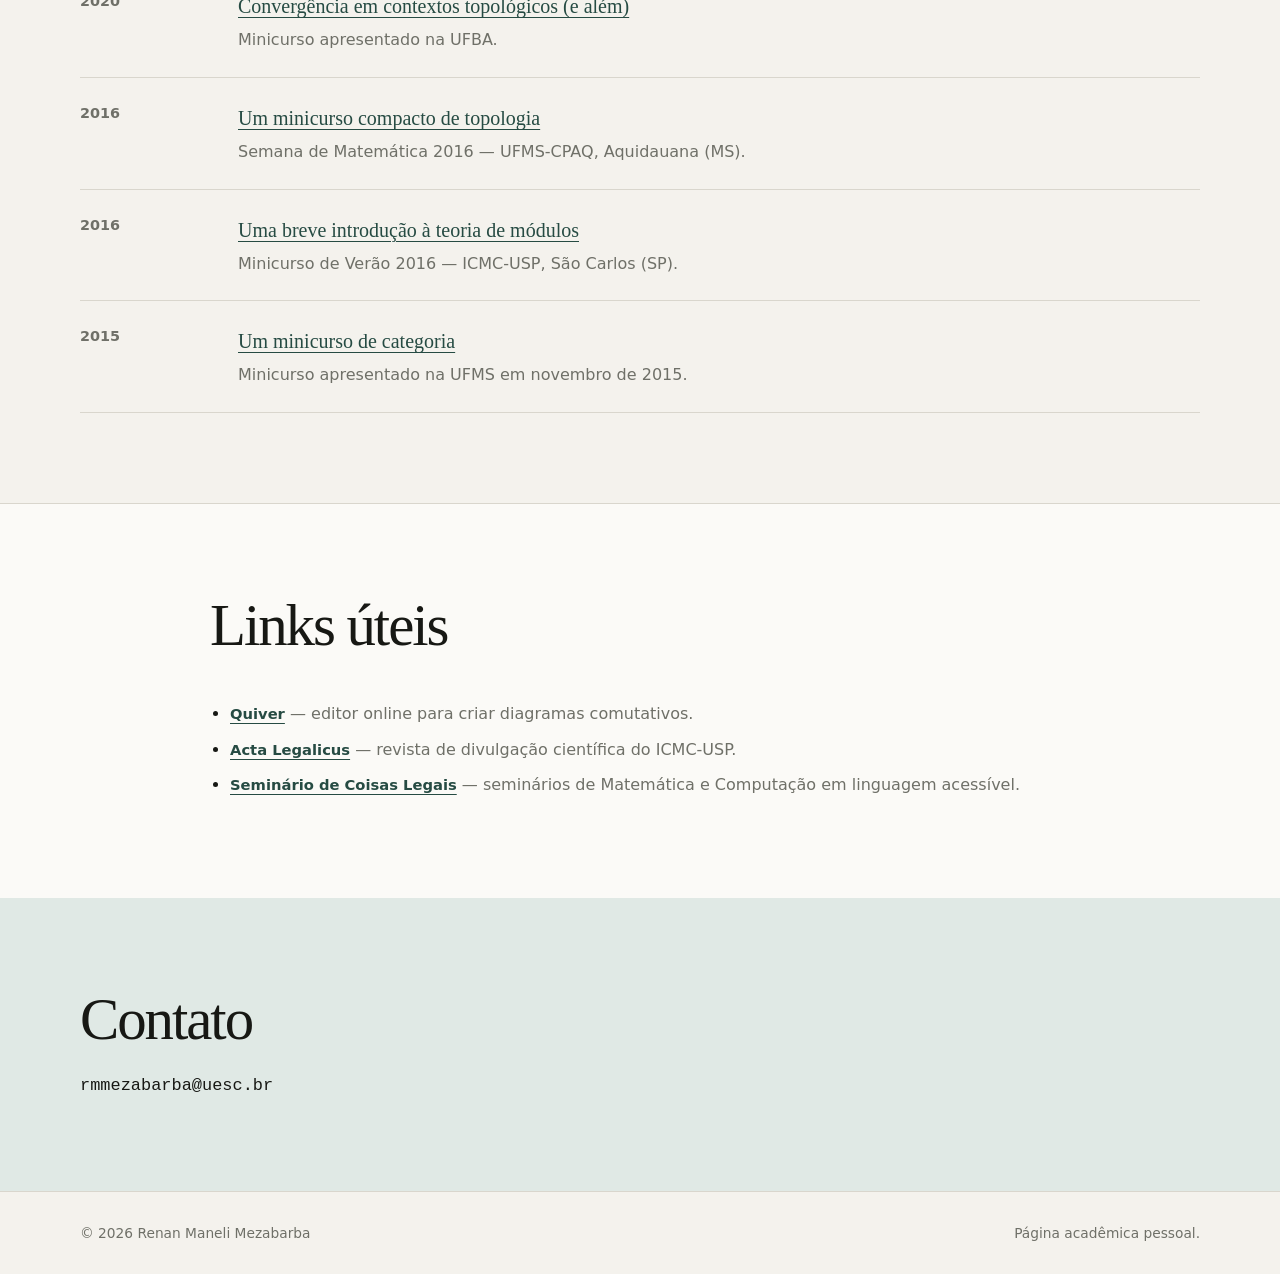
==== commit 720f17f9: "monte" ====
--- a/index.html
+++ b/index.html
@@ -8,8 +8,25 @@
   <link rel="alternate" hreflang="pt-BR" href="index.html">
   <link rel="alternate" hreflang="en" href="en.html">
   <link rel="stylesheet" href="styles.css">
+  <script src="mobile-menu.js" defer></script>
+  <link rel="icon" type="image/svg+xml" href="favicon.svg">
+  <link rel="canonical" href="https://mezabarbarm.github.io/">
+  <meta property="og:type" content="website">
+  <meta property="og:site_name" content="Renan Maneli Mezabarba">
+  <meta property="og:locale" content="pt_BR">
+  <meta property="og:title" content="Página (séria) do Renan | Matemática">
+  <meta property="og:description" content="Página acadêmica de Renan Maneli Mezabarba — ensino, pesquisa, textos autorais, minicursos e outros materiais de Matemática.">
+  <meta property="og:url" content="https://mezabarbarm.github.io/">
+  <meta property="og:image" content="https://mezabarbarm.github.io/renan-foto.jpg">
+  <meta property="og:image:alt" content="Foto de Renan Maneli Mezabarba">
+  <meta name="twitter:card" content="summary">
+  <meta name="twitter:title" content="Página (séria) do Renan | Matemática">
+  <meta name="twitter:description" content="Página acadêmica de Renan Maneli Mezabarba — ensino, pesquisa, textos autorais, minicursos e outros materiais de Matemática.">
+  <meta name="twitter:image" content="https://mezabarbarm.github.io/renan-foto.jpg">
+  <meta name="twitter:image:alt" content="Foto de Renan Maneli Mezabarba">
 </head>
 <body>
+  <a class="skip-link" href="#main-content">Pular para o conteúdo</a>
   <header class="site-header">
     <div class="container header-inner">
       <a class="brand brand-product" href="index.html#inicio" aria-label="Ir para o início"><span aria-hidden="true">∏</span></a>
@@ -25,6 +42,20 @@
           <a href="index.html#links">Links</a>
           <a href="index.html#contato">Contato</a>
         </nav>
+        <details class="mobile-menu">
+          <summary aria-label="Abrir menu de navegação">Menu</summary>
+          <nav class="mobile-nav" aria-label="Navegação móvel">
+            <a href="index.html#pesquisa">Pesquisa</a>
+            <a href="index.html#ensino">Disciplinas</a>
+            <a href="orientacoes.html">Orientações</a>
+            <a href="index.html#materiais">Textos</a>
+            <a href="index.html#qualificacao-concursos">Quali e concursos</a>
+            <a href="index.html#minicursos">Minicursos</a>
+            <a href="estampas.html">Estampas</a>
+            <a href="index.html#links">Links</a>
+            <a href="index.html#contato">Contato</a>
+          </nav>
+        </details>
         <nav class="language-switch" aria-label="Idioma">
           <span aria-current="page">PT</span>
           <span aria-hidden="true">/</span>
@@ -34,7 +65,7 @@
     </div>
   </header>
 
-  <main>
+  <main id="main-content" tabindex="-1">
     <section class="hero" id="inicio">
       <div class="container hero-grid">
         <div>
@@ -51,7 +82,10 @@
         </div>
 
         <aside class="profile-card" aria-label="Resumo">
-          <img class="profile-photo" src="renan-foto.jpg" alt="Foto de Renan Mezabarba">
+          <div class="profile-identity">
+            <img class="profile-photo" src="renan-foto.jpg" alt="Foto de Renan Maneli Mezabarba" width="118" height="118">
+            <p class="profile-name">Renan Maneli Mezabarba</p>
+          </div>
           <div>
             <p class="profile-label">Instituição</p>
             <p class="profile-value"><a href="https://www.uesc.br/" target="_blank" rel="noreferrer">Universidade Estadual de Santa Cruz</a> (<a href="https://www.google.com/search?tbm=isch&amp;q=Ilh%C3%A9us+Bahia" target="_blank" rel="noreferrer">Ilhéus-BA</a>)</p>
--- a/styles.css
+++ b/styles.css
@@ -13,6 +13,20 @@
 
 * { box-sizing: border-box; }
 html { scroll-behavior: smooth; }
+section[id], main[id] { scroll-margin-top: 94px; }
+:focus-visible { outline: 3px solid var(--accent); outline-offset: 4px; }
+.skip-link {
+  position: fixed;
+  top: 10px;
+  left: 20px;
+  z-index: 100;
+  padding: 10px 16px;
+  border-radius: 8px;
+  background: var(--accent);
+  color: var(--surface);
+  transform: translateY(calc(-100% - 20px));
+}
+.skip-link:focus { transform: translateY(0); }
 body {
   margin: 0;
   background: var(--bg);
@@ -63,6 +77,55 @@
 .nav a { text-decoration: none; color: var(--muted); font-size: .94rem; }
 .nav a:hover { color: var(--ink); }
 .nav a[aria-current="page"] { color: var(--ink); }
+.mobile-menu { display: none; position: relative; }
+.mobile-menu > summary {
+  min-height: 40px;
+  display: inline-flex;
+  align-items: center;
+  gap: 8px;
+  padding: 7px 12px;
+  border: 1px solid var(--line);
+  border-radius: 999px;
+  background: var(--surface);
+  color: var(--ink);
+  cursor: pointer;
+  list-style: none;
+  font-size: .78rem;
+  font-weight: 800;
+  letter-spacing: .06em;
+}
+.mobile-menu > summary::-webkit-details-marker { display: none; }
+.mobile-menu > summary::after { content: "+"; font-size: 1rem; line-height: 1; }
+.mobile-menu[open] > summary { border-color: var(--muted); background: var(--accent-soft); }
+.mobile-menu[open] > summary::after { content: "−"; }
+.mobile-menu > summary:focus-visible { outline: 3px solid rgba(38, 75, 67, .24); outline-offset: 3px; }
+.mobile-nav {
+  position: absolute;
+  top: calc(100% + 10px);
+  right: 0;
+  z-index: 20;
+  width: min(280px, calc(100vw - 40px));
+  max-height: calc(100vh - 100px);
+  max-height: calc(100dvh - 100px);
+  overflow-y: auto;
+  display: grid;
+  gap: 2px;
+  padding: 10px;
+  border: 1px solid var(--line);
+  border-radius: 16px;
+  background: var(--surface);
+  box-shadow: 0 18px 45px rgba(23, 24, 20, .14);
+}
+.mobile-nav a {
+  padding: 10px 12px;
+  border-radius: 10px;
+  color: var(--muted);
+  text-decoration: none;
+  font-size: .94rem;
+}
+.mobile-nav a:hover,
+.mobile-nav a:focus-visible,
+.mobile-nav a[aria-current="page"] { background: var(--accent-soft); color: var(--ink); }
 .language-switch { display: flex; align-items: center; gap: 7px; white-space: nowrap; }
 .language-switch a, .language-switch span {
   font-size: .76rem;
@@ -78,7 +141,7 @@
   display: grid;
   grid-template-columns: minmax(0, 1.55fr) minmax(280px, .75fr);
   gap: 72px;
-  align-items: center;
+  align-items: start;
 }
 .eyebrow {
   margin: 0 0 12px;
@@ -126,6 +189,26 @@
   object-position: center;
 }
 .profile-label { margin: 0; color: var(--muted); font-size: .8rem; text-transform: uppercase; letter-spacing: .08em; }
+.profile-identity {
+  display: grid;
+  grid-template-columns: clamp(80px, 9vw, 118px) minmax(0, 1fr);
+  align-items: center;
+  gap: 16px;
+  margin-bottom: 22px;
+}
+.profile-identity .profile-photo {
+  width: 100%;
+  height: auto;
+  aspect-ratio: 1;
+  margin-bottom: 0;
+}
+.profile-name {
+  margin: 0;
+  font-size: 1.0625rem;
+  font-weight: 650;
+  line-height: 1.4;
+  overflow-wrap: anywhere;
+}
 .profile-value { margin: 4px 0 0; font-weight: 750; }
 .profile-detail {
   margin: 8px 0 0;
@@ -264,8 +347,14 @@
 .footer-inner { display: flex; justify-content: space-between; gap: 20px; color: var(--muted); font-size: .86rem; }
 .footer p { margin: 0; }
 
+@media (prefers-reduced-motion: reduce) {
+  html { scroll-behavior: auto; }
+}
+
 @media (max-width: 1040px) {
   .nav { display: none; }
+  .mobile-menu { display: block; }
+  .header-actions { gap: 14px; }
 }
 
 @media (max-width: 860px) {
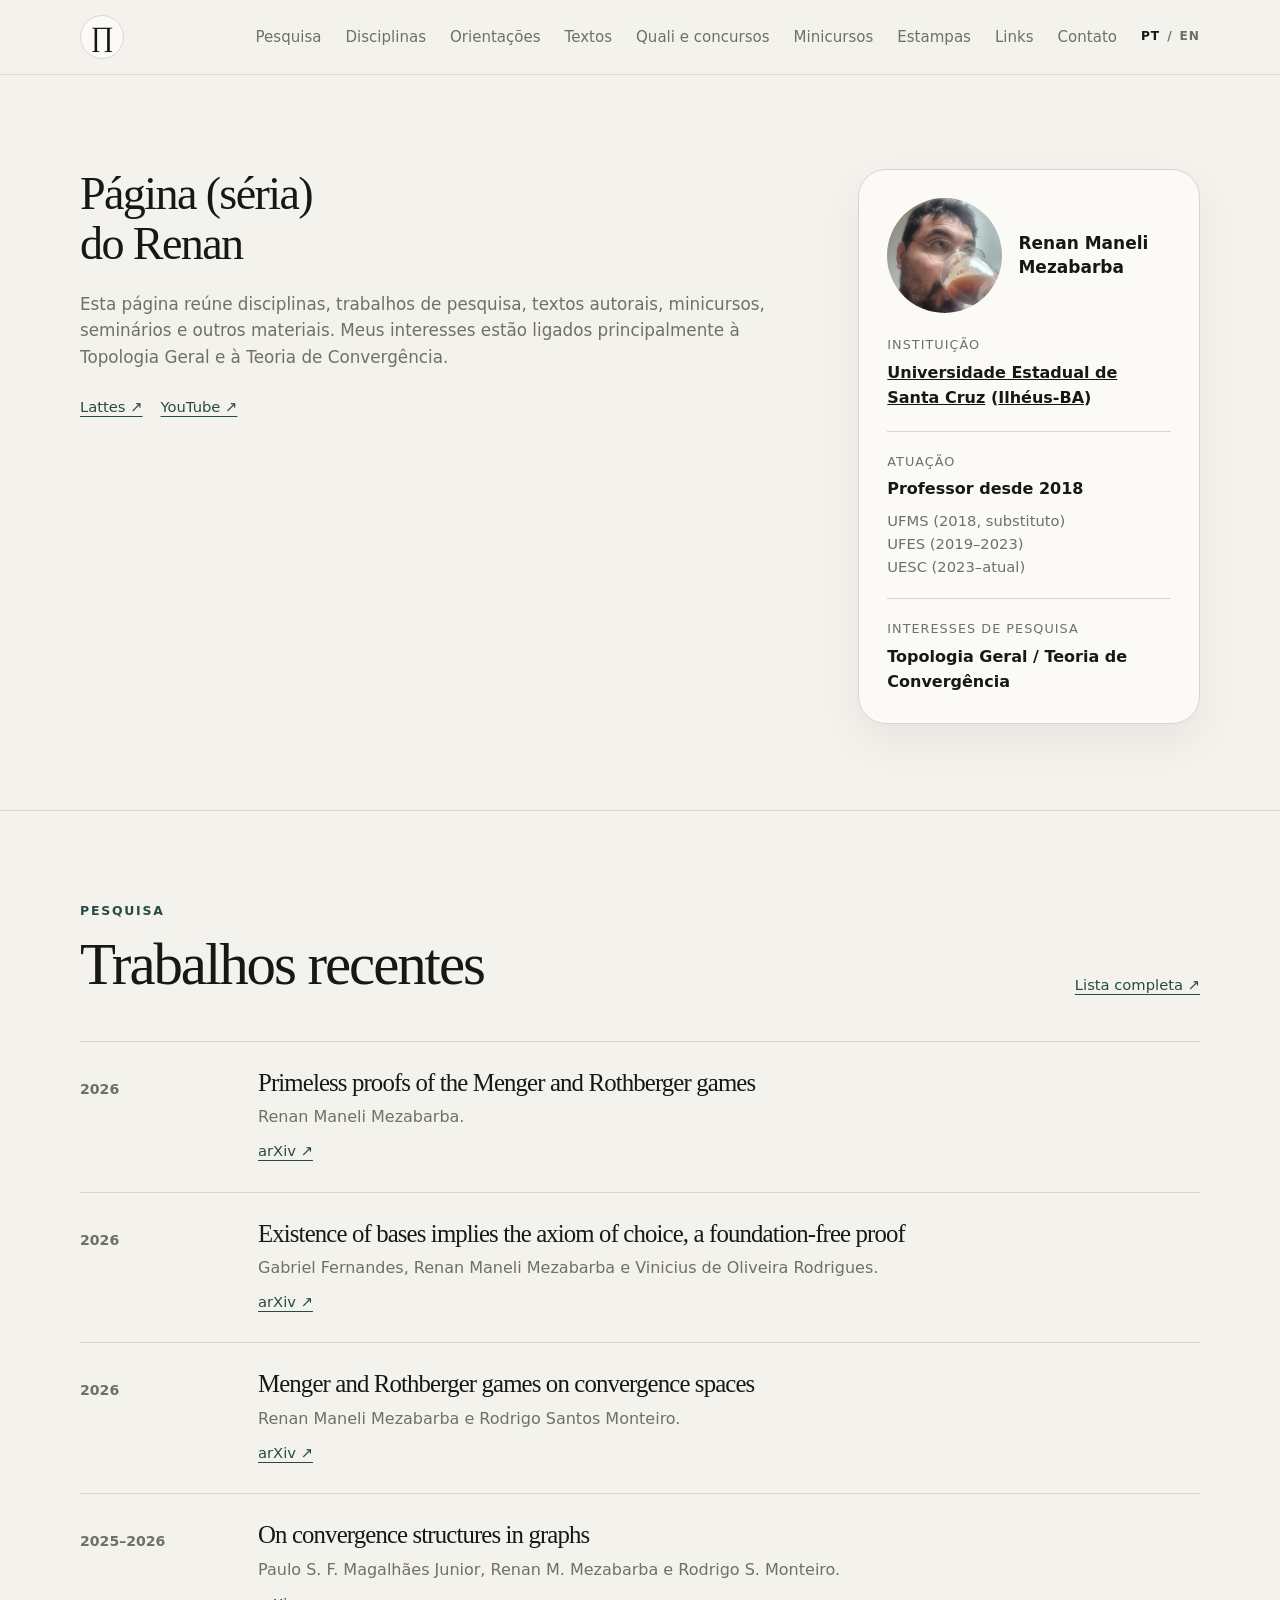
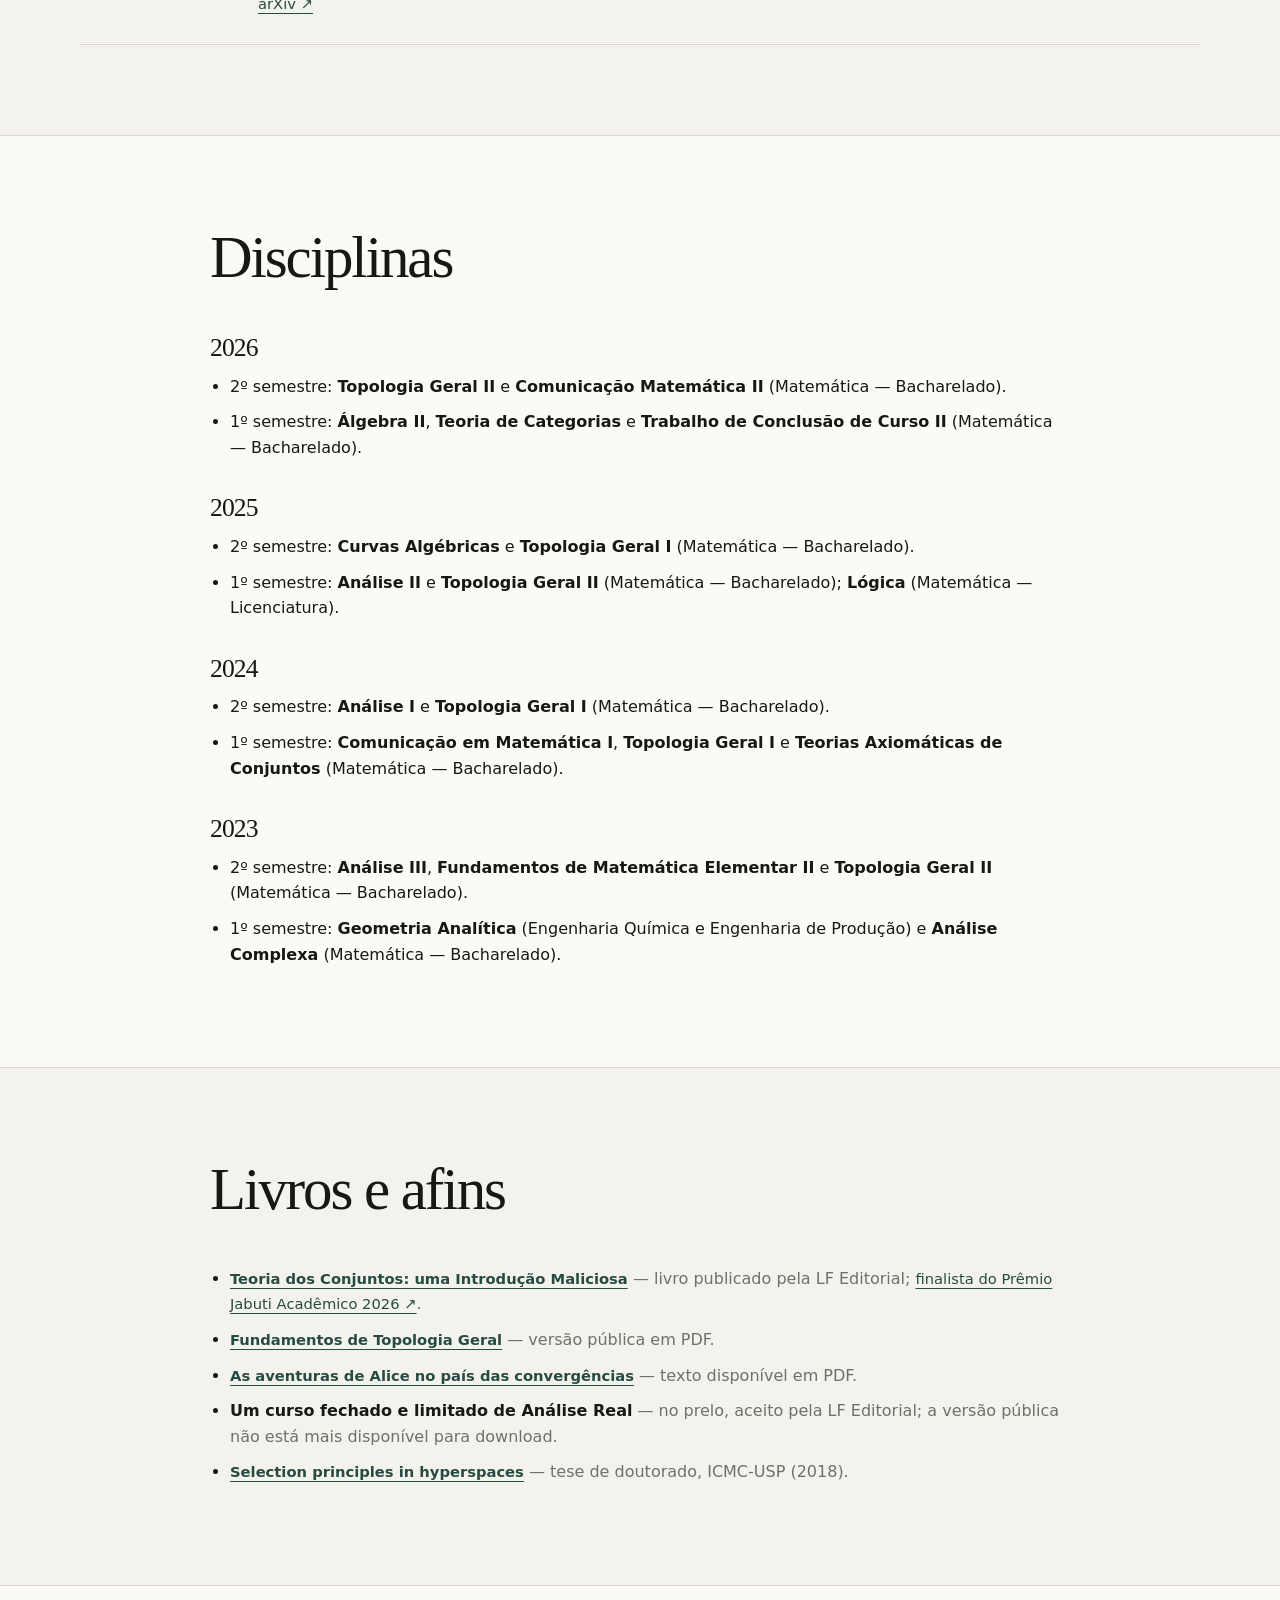
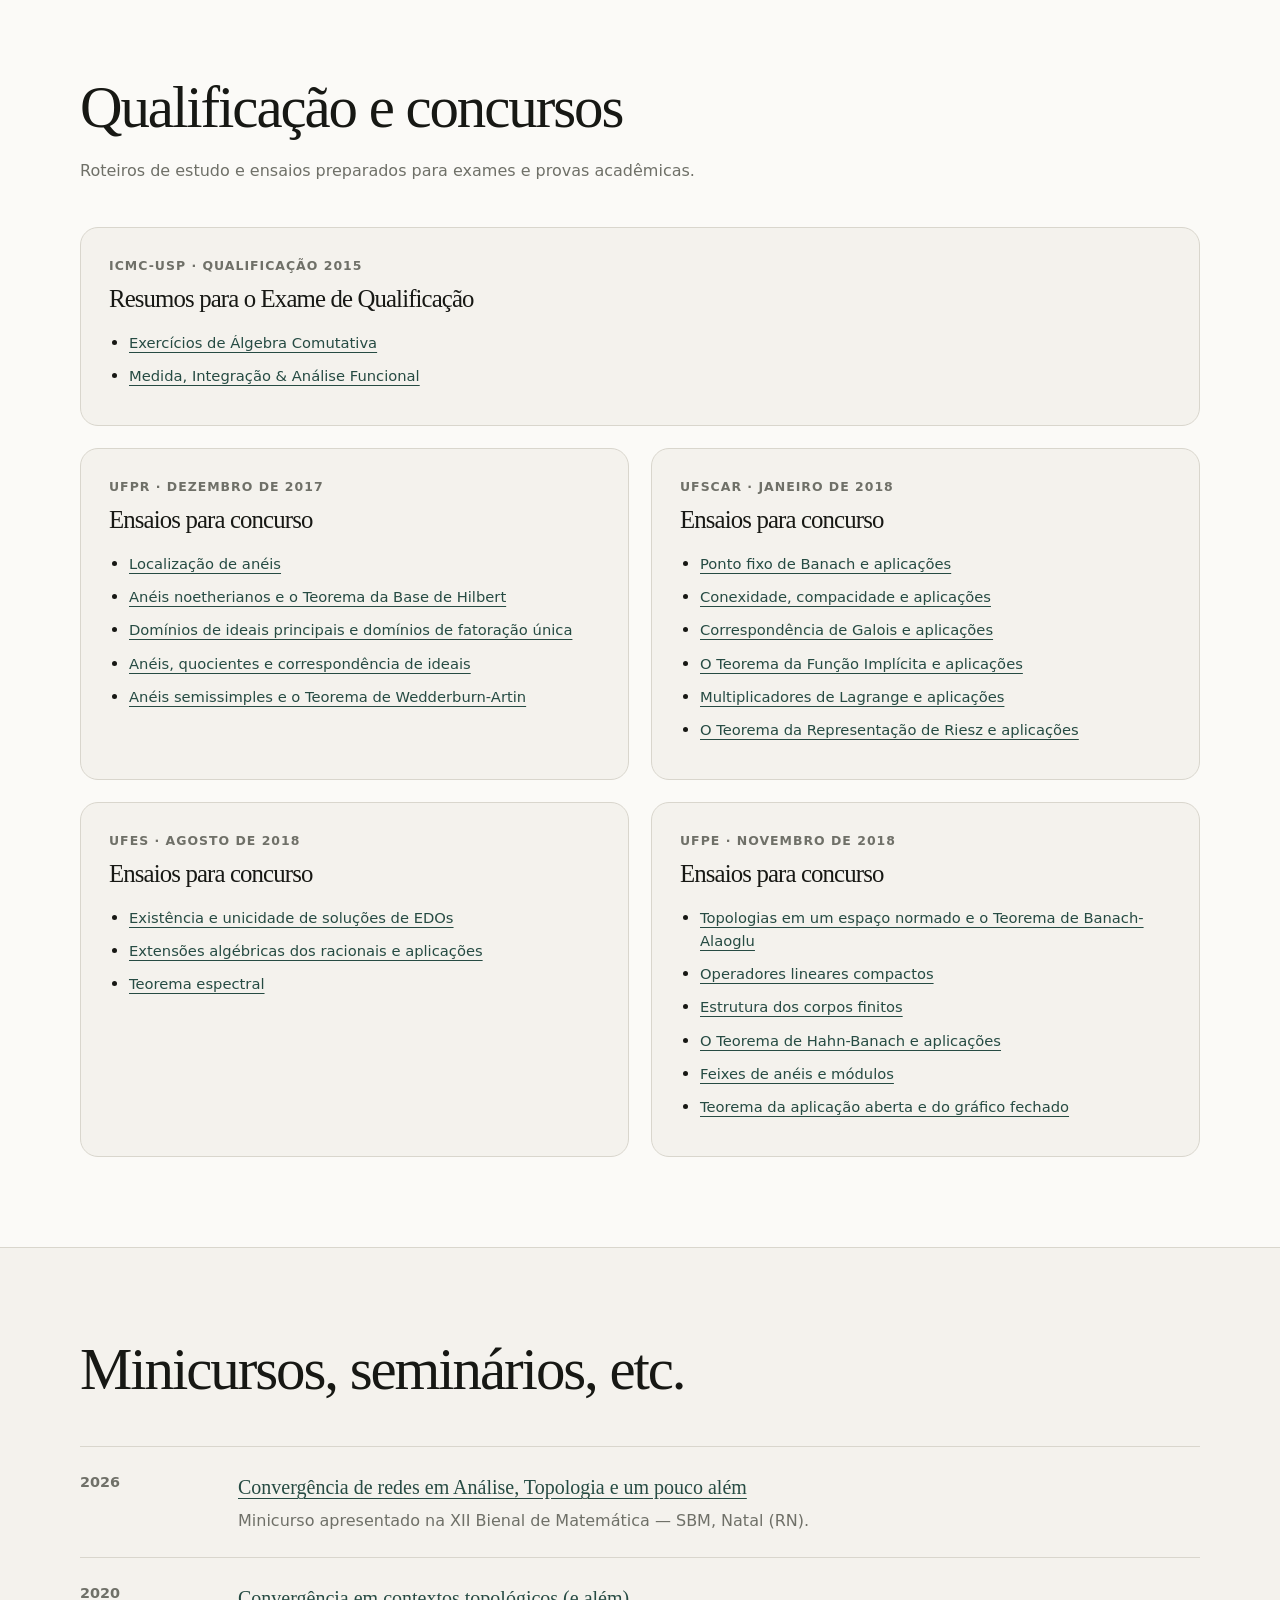
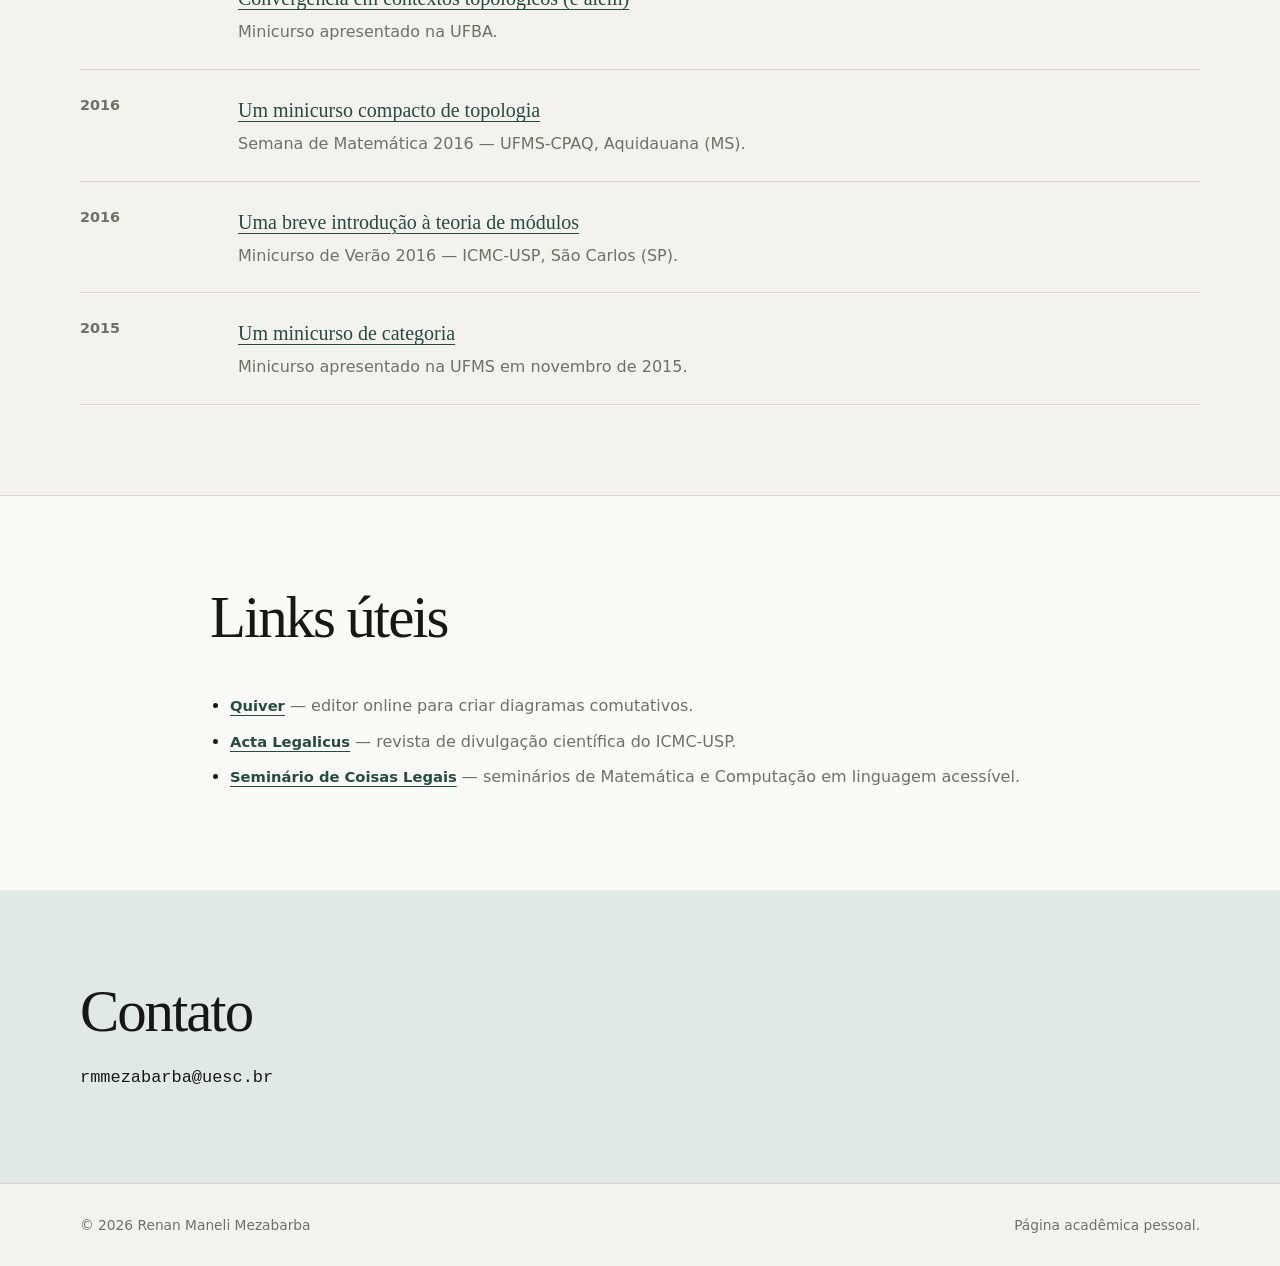
==== commit dad76cd3: "atualizações setembro" ====
--- a/index.html
+++ b/index.html
@@ -123,6 +123,24 @@
           <article class="publication">
             <p class="publication-year">2026</p>
             <div>
+              <h3>Primeless proofs of the Menger and Rothberger games</h3>
+              <p>Renan Maneli Mezabarba.</p>
+              <a href="https://arxiv.org/abs/2609.28780" target="_blank" rel="noopener noreferrer">arXiv ↗</a>
+            </div>
+          </article>
+
+          <article class="publication">
+            <p class="publication-year">2026</p>
+            <div>
+              <h3>Existence of bases implies the axiom of choice, a foundation-free proof</h3>
+              <p>Gabriel Fernandes, Renan Maneli Mezabarba e Vinicius de Oliveira Rodrigues.</p>
+              <a href="https://arxiv.org/abs/2609.20140" target="_blank" rel="noopener noreferrer">arXiv ↗</a>
+            </div>
+          </article>
+
+          <article class="publication">
+            <p class="publication-year">2026</p>
+            <div>
               <h3>Menger and Rothberger games on convergence spaces</h3>
               <p>Renan Maneli Mezabarba e Rodrigo Santos Monteiro.</p>
               <a href="https://arxiv.org/abs/2608.22600" target="_blank" rel="noreferrer">arXiv ↗</a>
@@ -132,27 +150,9 @@
           <article class="publication">
             <p class="publication-year">2025–2026</p>
             <div>
-              <h3>On convergence structures in infinite graphs</h3>
+              <h3>On convergence structures in graphs</h3>
               <p>Paulo S. F. Magalhães Junior, Renan M. Mezabarba e Rodrigo S. Monteiro.</p>
               <a href="https://arxiv.org/abs/2510.06336" target="_blank" rel="noreferrer">arXiv ↗</a>
-            </div>
-          </article>
-
-          <article class="publication">
-            <p class="publication-year">2025</p>
-            <div>
-              <h3>Remarks on selective and game versions of special classes of points</h3>
-              <p>Dione A. Lara e Renan M. Mezabarba. Filomat, 39(12), 4241–4249 (2025).</p>
-              <p class="pub-links"><a href="https://doi.org/10.2298/FIL2512241L" target="_blank" rel="noreferrer">Filomat ↗</a> · <a href="https://arxiv.org/abs/2104.02765" target="_blank" rel="noreferrer">arXiv ↗</a></p>
-            </div>
-          </article>
-
-          <article class="publication">
-            <p class="publication-year">2024</p>
-            <div>
-              <h3>A net theoretic approach to homotopy theory</h3>
-              <p>Renan M. Mezabarba, Rodrigo S. Monteiro e Thales F. V. Paiva.</p>
-              <a href="https://arxiv.org/abs/2410.18245" target="_blank" rel="noreferrer">arXiv ↗</a>
             </div>
           </article>
         </div>
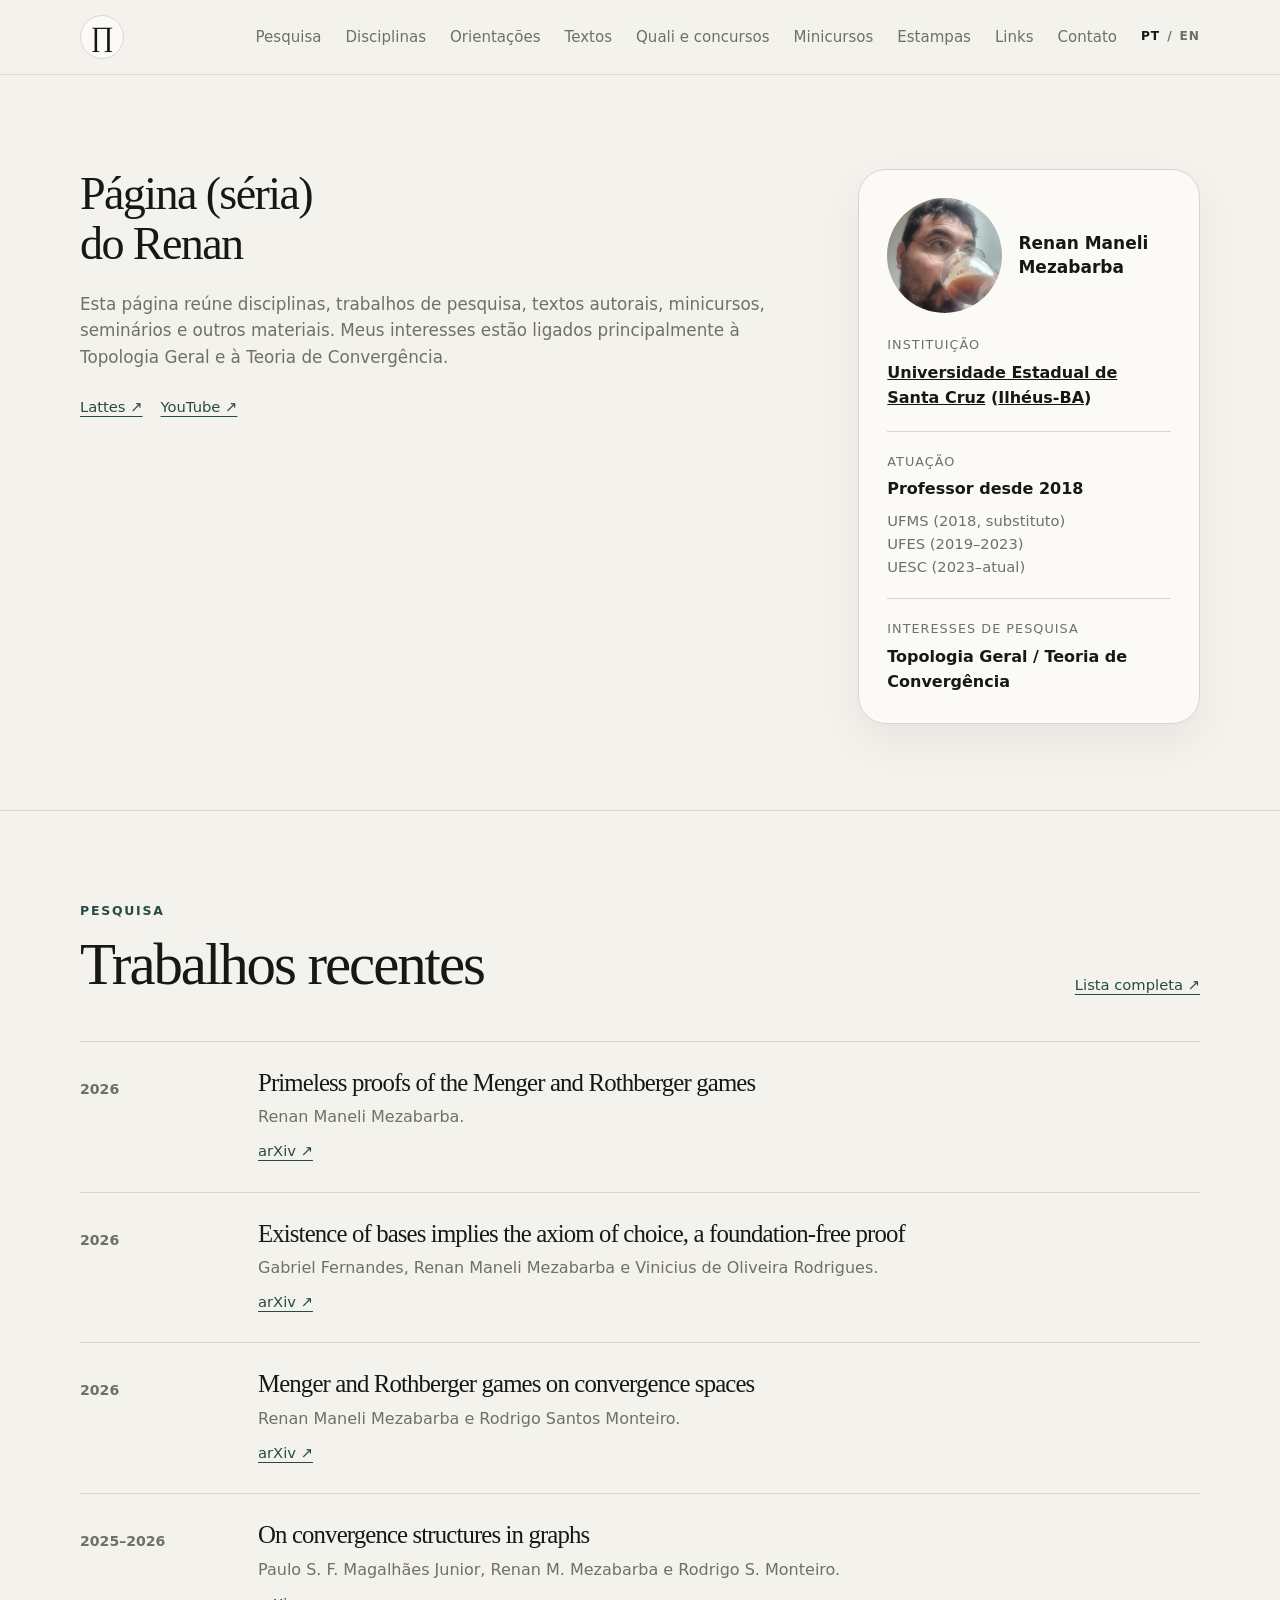
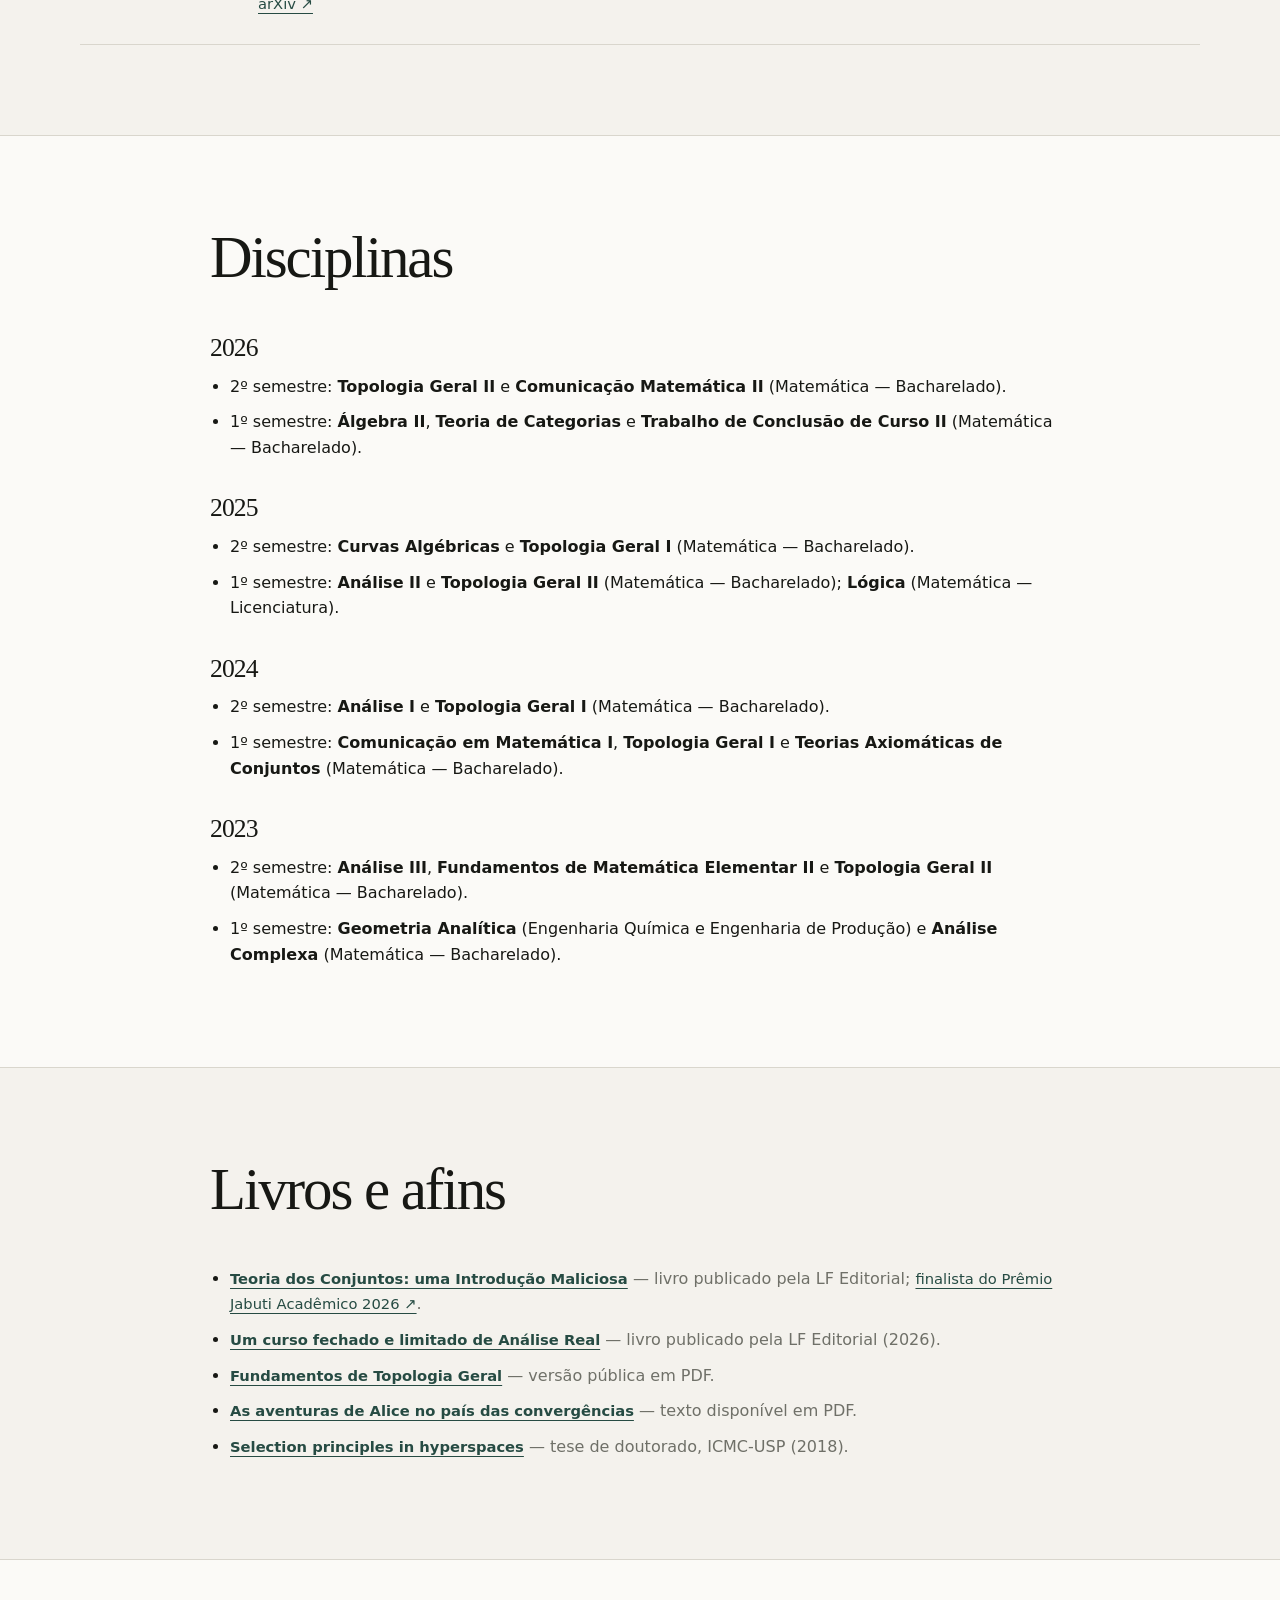
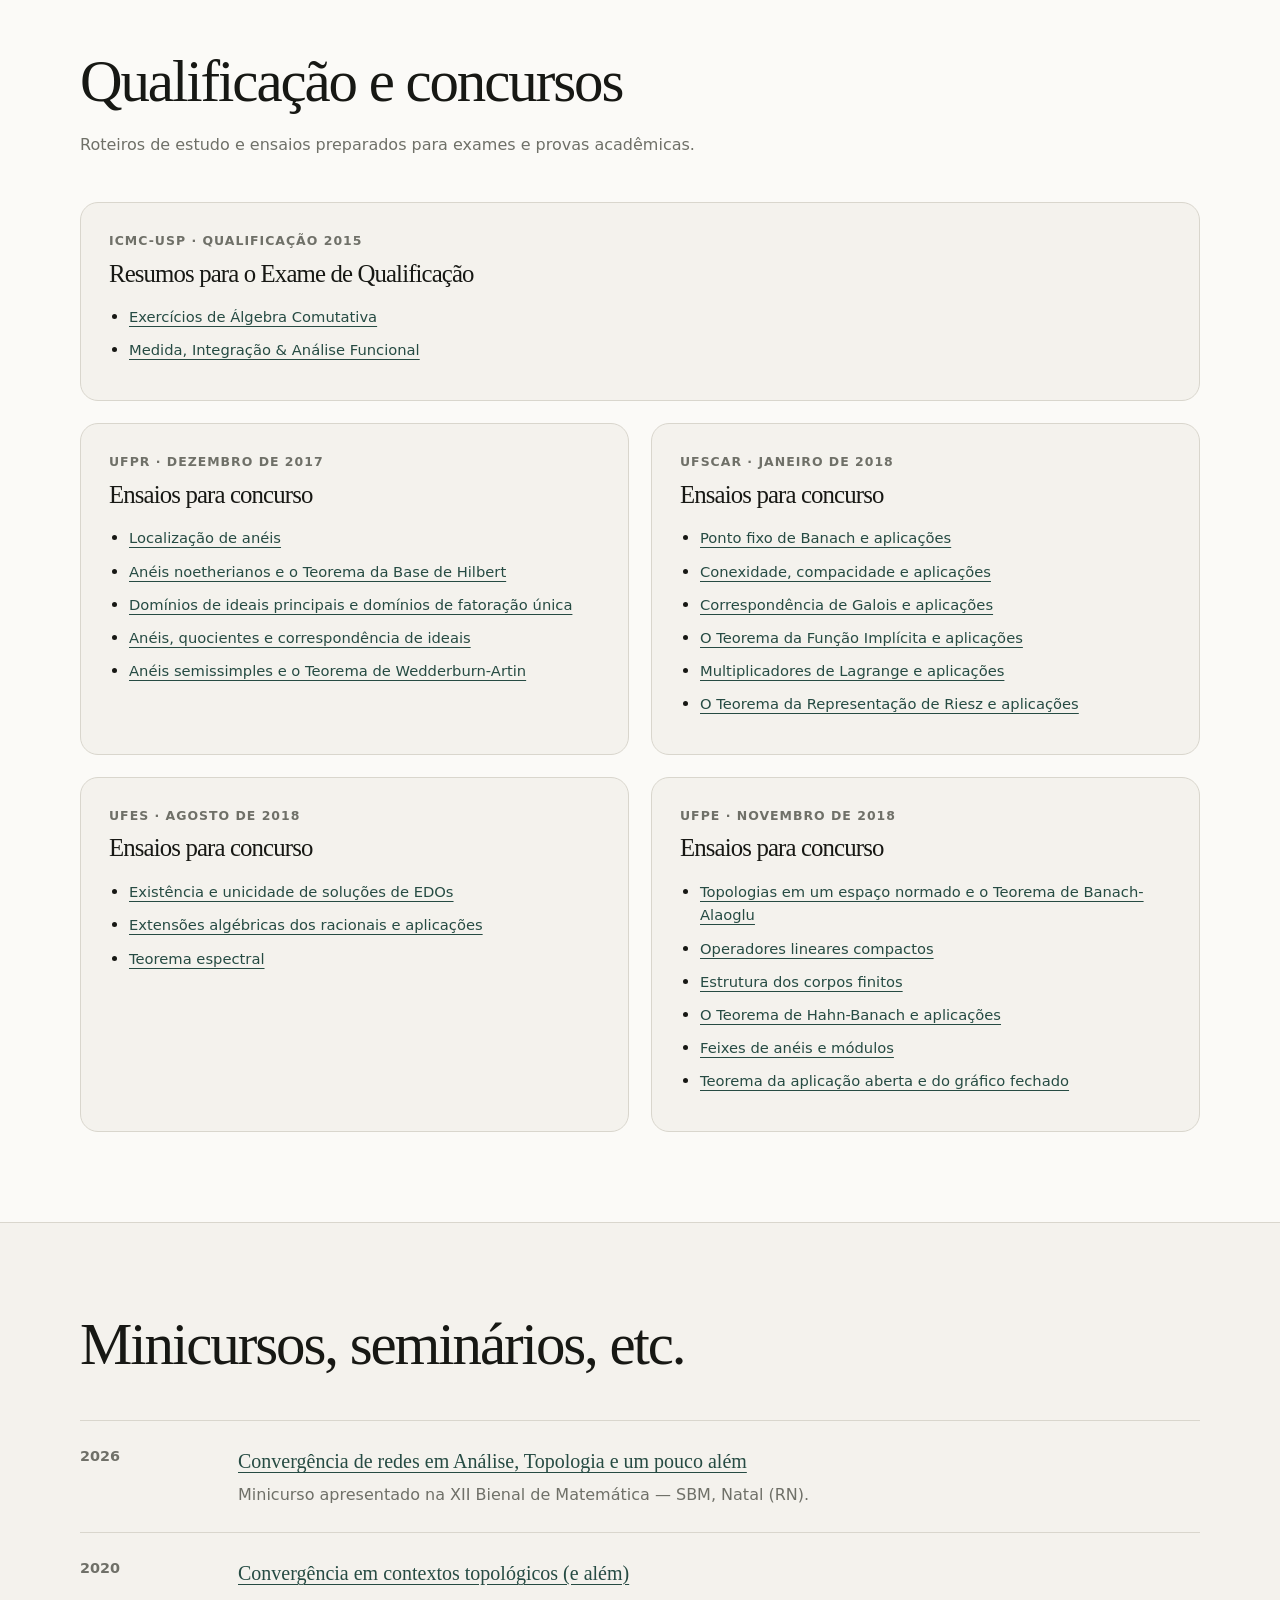
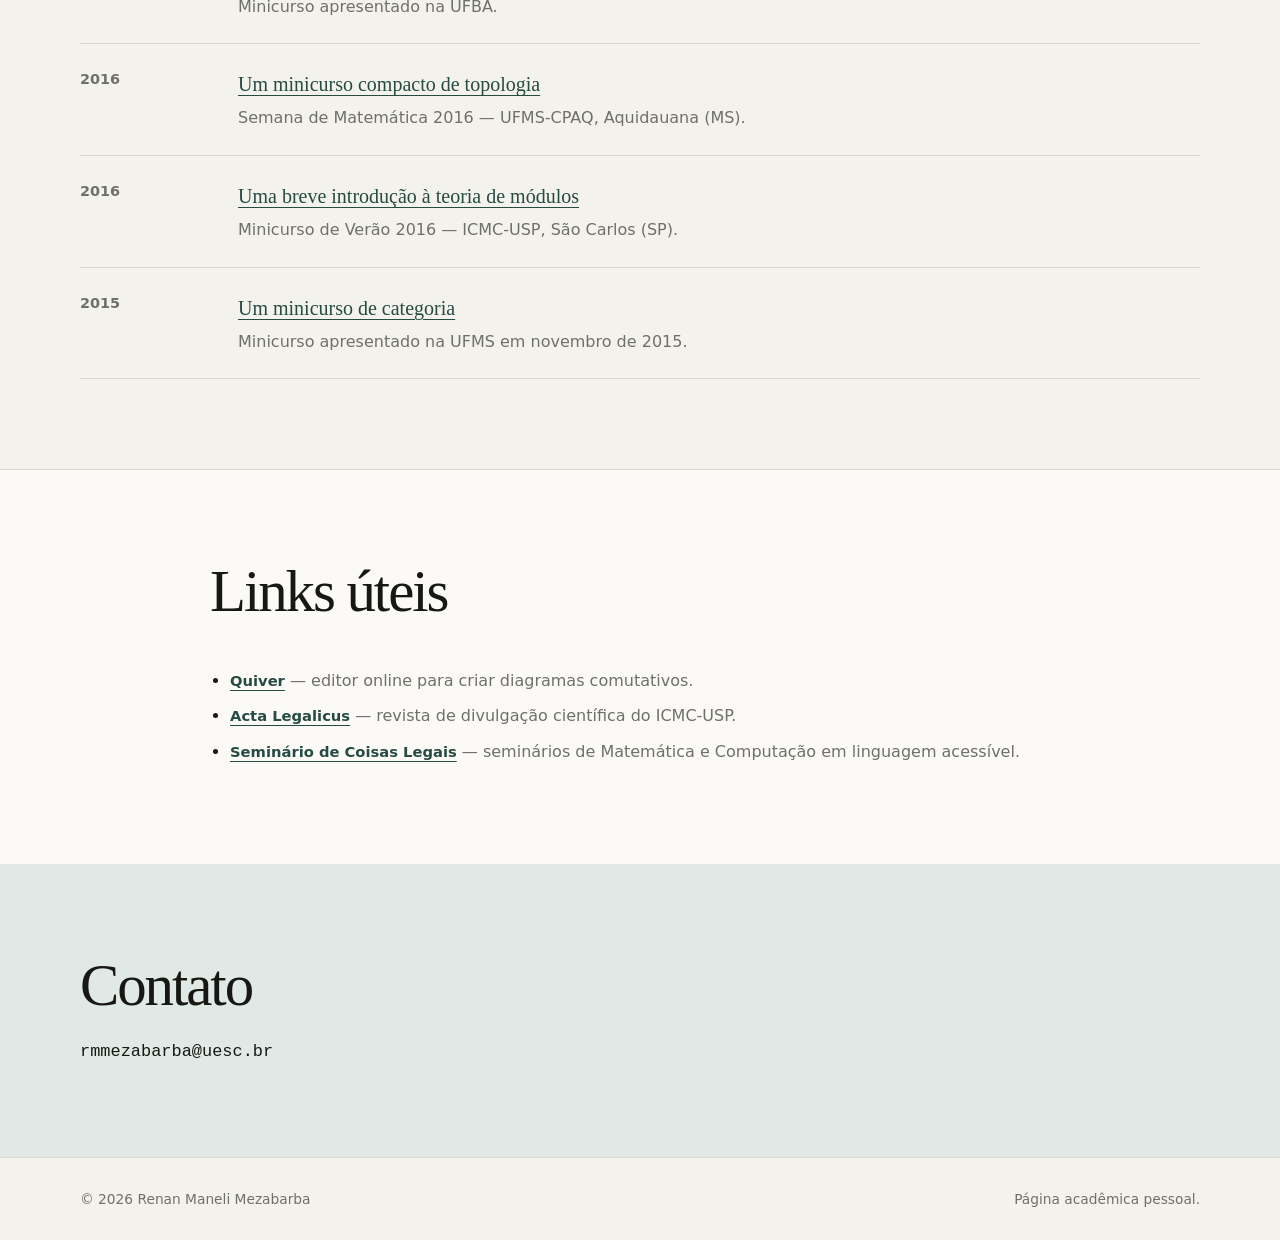
==== commit 1a7ad1b3: "*livros" ====
--- a/index.html
+++ b/index.html
@@ -215,16 +215,16 @@
             <span> — livro publicado pela LF Editorial; <a href="https://www.premiojabuti.com.br/academico/5-finalistas-academico/?eixo=561a81b4-e678-ee11-8179-002248de66c1&amp;categoria=e016c83b-dd9d-ee11-a569-0022483606e7" target="_blank" rel="noreferrer">finalista do Prêmio Jabuti Acadêmico 2026 ↗</a>.</span>
           </li>
           <li>
+            <a href="https://lfeditorial.com.br/produto/um-curso-fechado-e-limitado-de-analise-real-textuniversitarios-44/" target="_blank" rel="noopener noreferrer"><strong>Um curso fechado e limitado de Análise Real</strong></a>
+            <span> — livro publicado pela LF Editorial (2026).</span>
+          </li>
+          <li>
             <a href="https://cdn.jsdelivr.net/gh/mezabarbarm/Fund_Top_Geral@main/Curso.pdf" target="_blank" rel="noopener noreferrer"><strong>Fundamentos de Topologia Geral</strong></a>
             <span> — versão pública em PDF.</span>
           </li>
           <li>
-            <a href="https://cdn.jsdelivr.net/gh/mezabarbarm/Fund_Top_Geral@main/AliceBook.pdf" target="_blank" rel="noopener noreferrer"><strong>As aventuras de Alice no país das convergências</strong></a>
+            <a href="https://raw.githack.com/mezabarbarm/Fund_Top_Geral/main/AliceBook.pdf" target="_blank" rel="noopener noreferrer"><strong>As aventuras de Alice no país das convergências</strong></a>
             <span> — texto disponível em PDF.</span>
-          </li>
-          <li>
-            <strong>Um curso fechado e limitado de Análise Real</strong>
-            <span> — no prelo, aceito pela LF Editorial; a versão pública não está mais disponível para download.</span>
           </li>
           <li>
             <a href="https://teses.usp.br/teses/disponiveis/55/55135/tde-10102018-144937/publico/RenanManeliMezabarba_revisada.pdf" target="_blank" rel="noopener noreferrer"><strong>Selection principles in hyperspaces</strong></a>
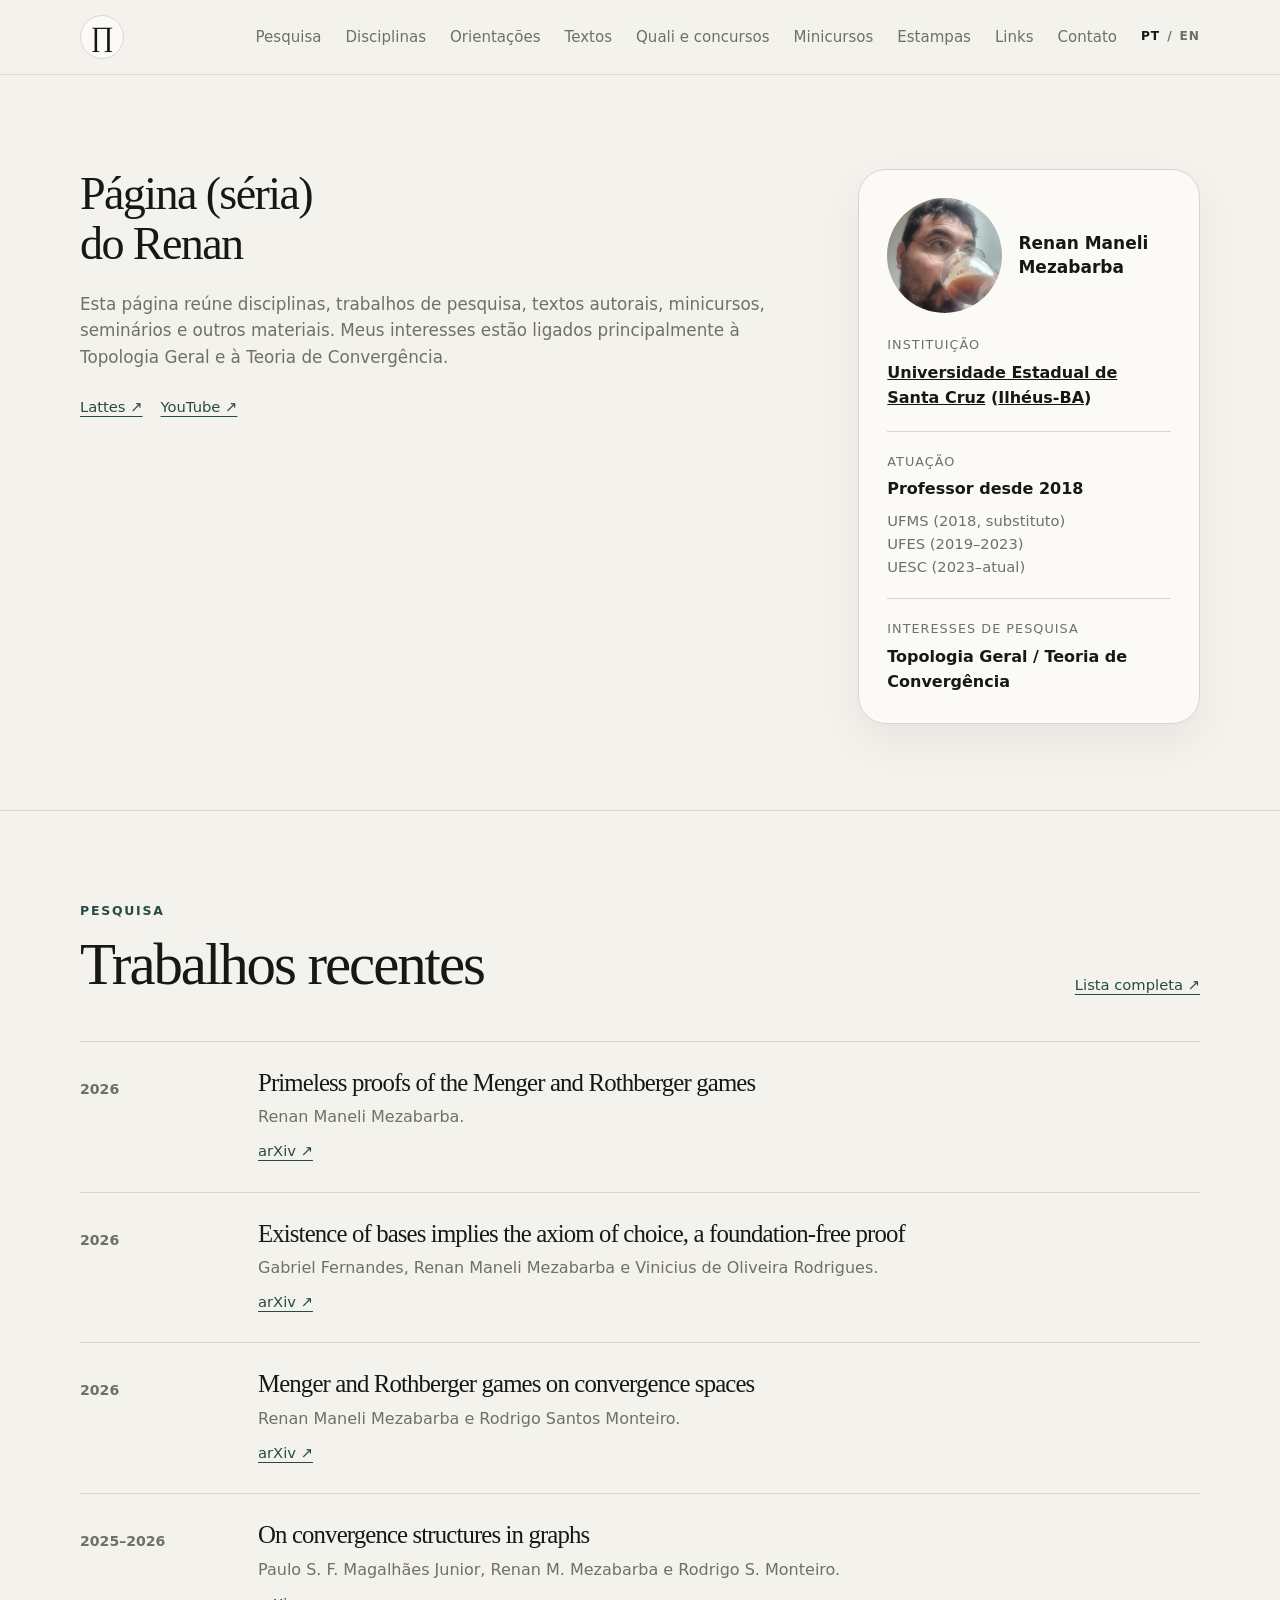
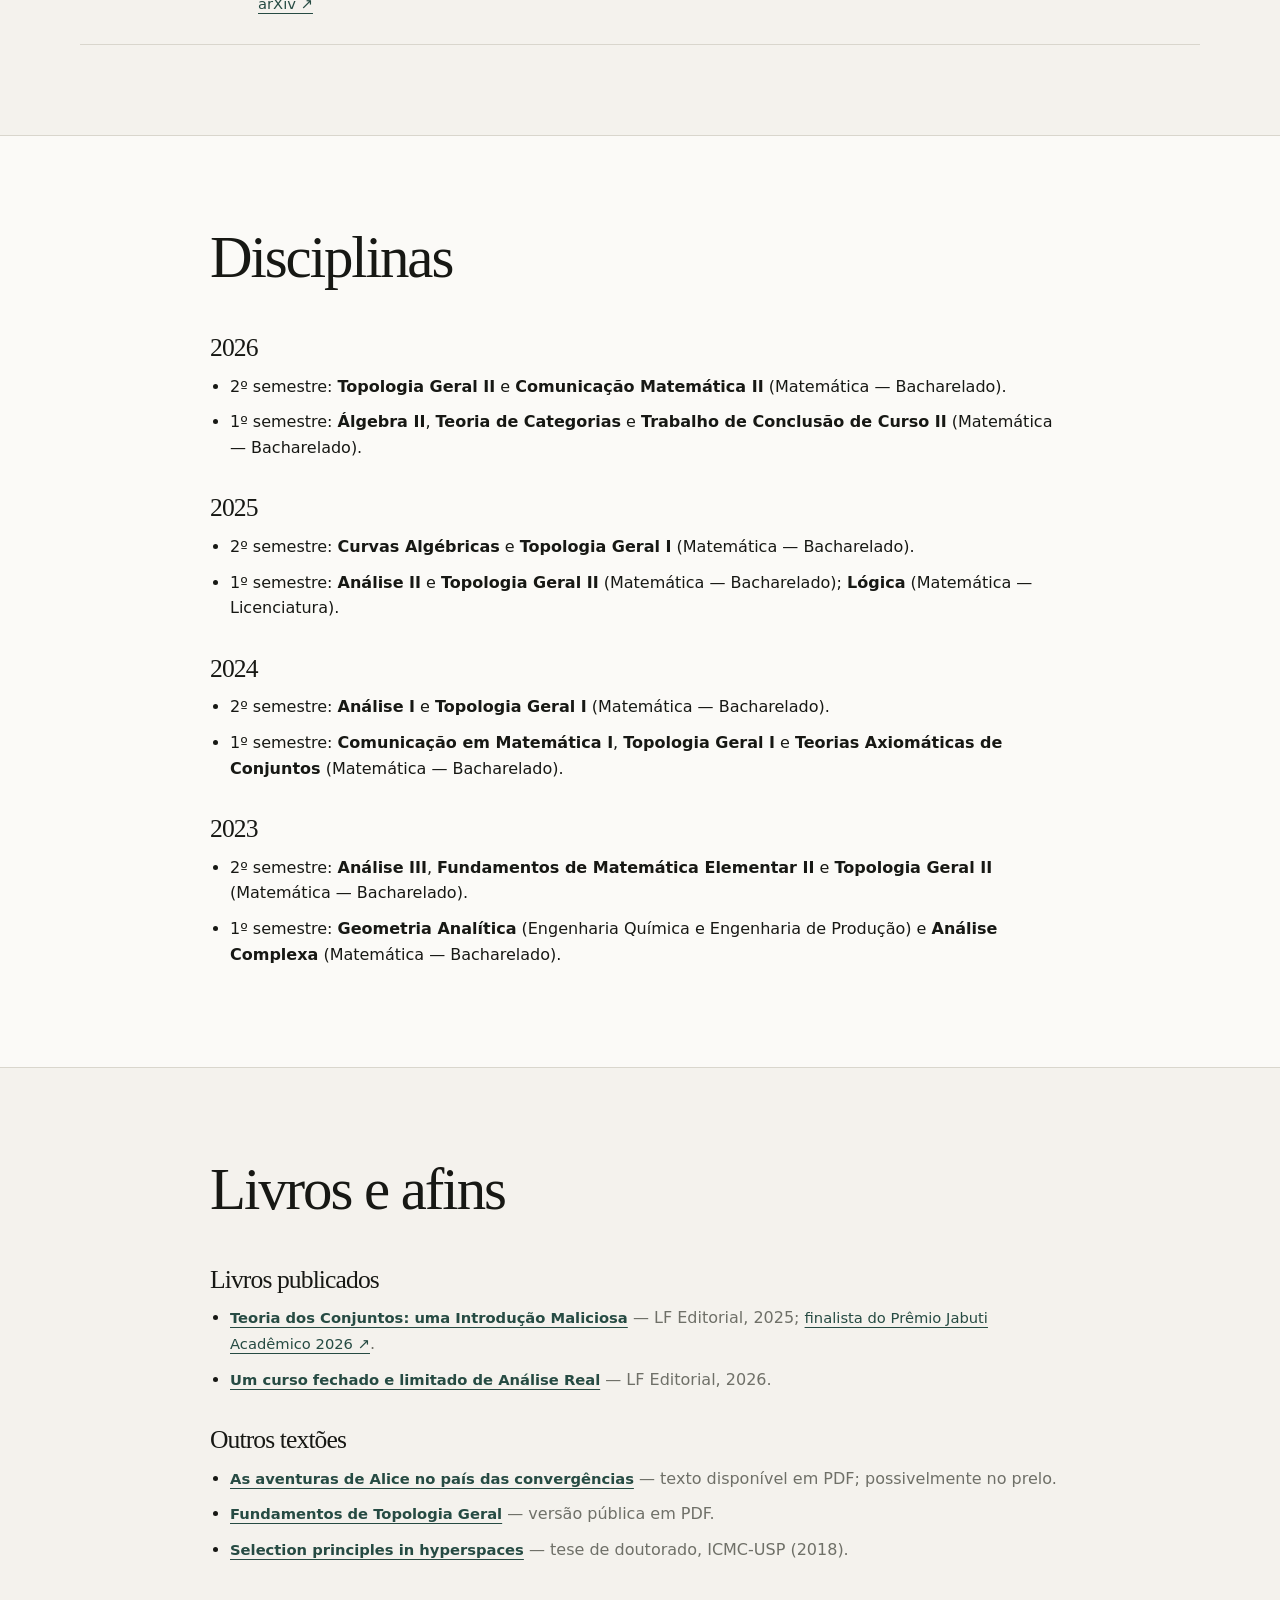
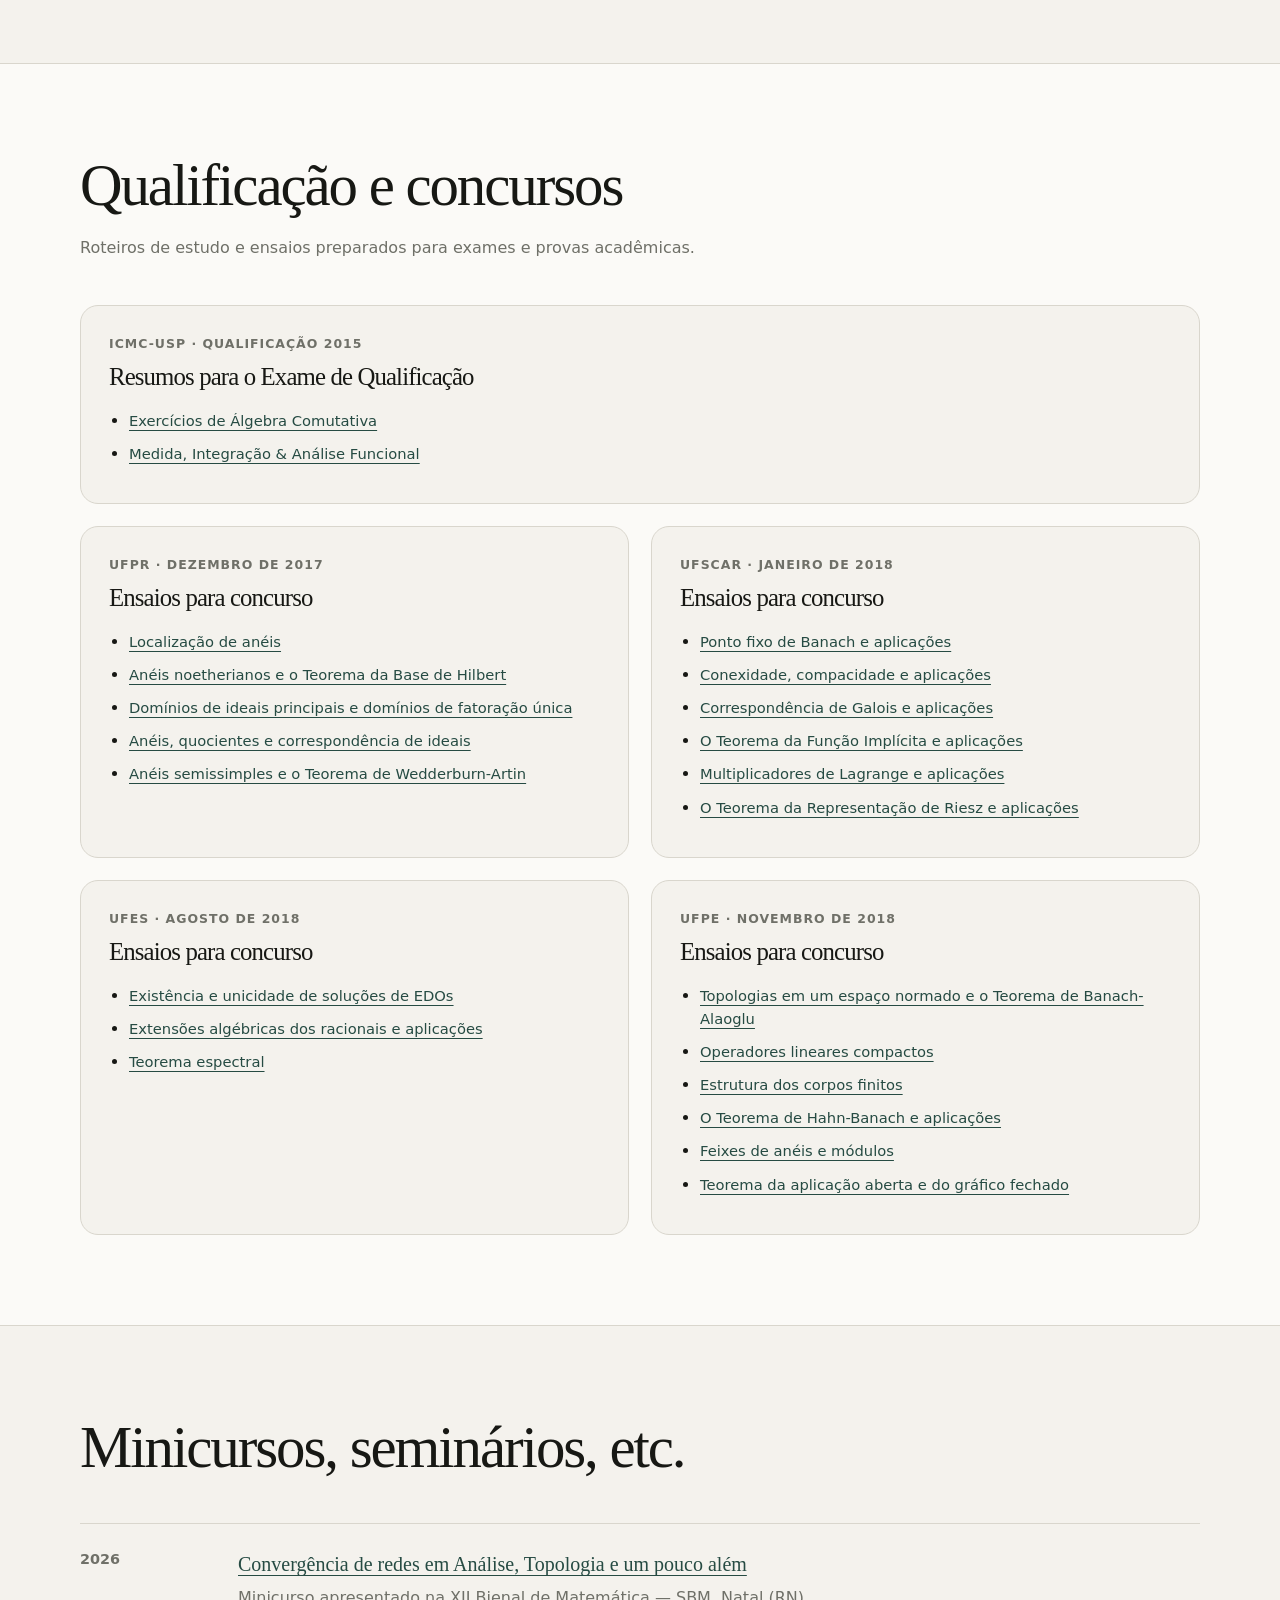
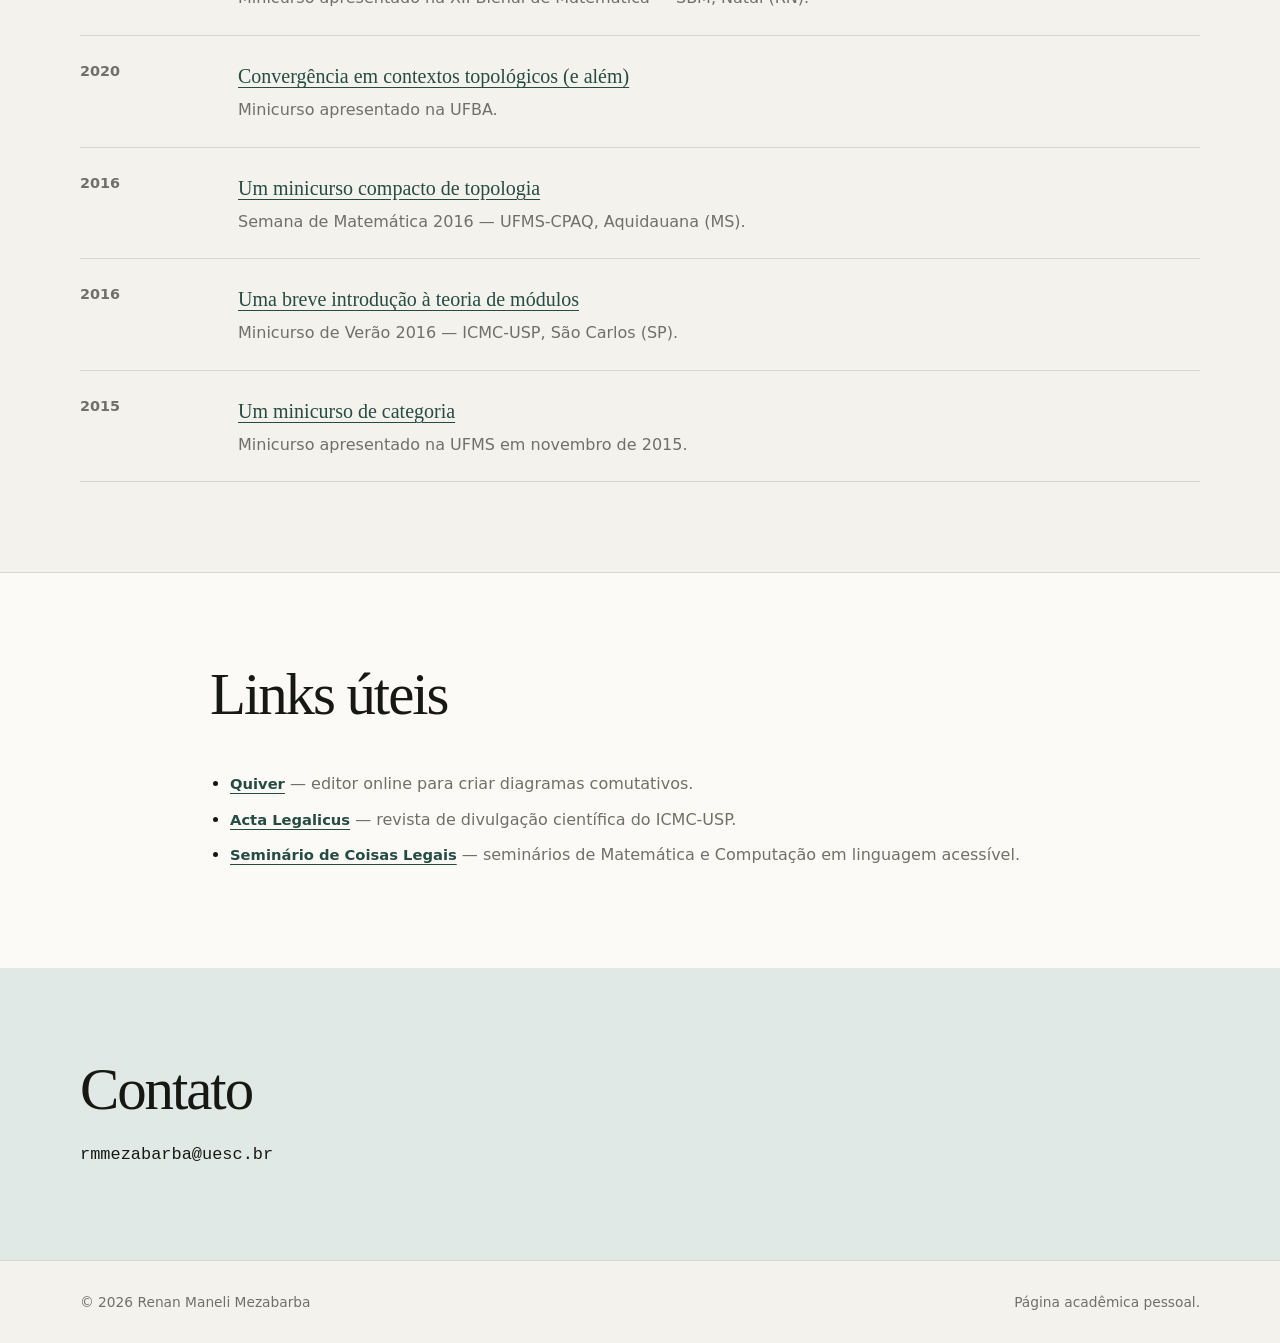
==== commit b3596cef: "minor changes" ====
--- a/index.html
+++ b/index.html
@@ -209,28 +209,37 @@
           </div>
         </div>
 
-        <ul class="resource-list">
-          <li>
-            <a href="https://lfeditorial.com.br/produto/teoria-dos-conjuntos-uma-introducao-maliciosa-textuniversitarios-26/" target="_blank" rel="noreferrer"><strong>Teoria dos Conjuntos: uma Introdução Maliciosa</strong></a>
-            <span> — livro publicado pela LF Editorial; <a href="https://www.premiojabuti.com.br/academico/5-finalistas-academico/?eixo=561a81b4-e678-ee11-8179-002248de66c1&amp;categoria=e016c83b-dd9d-ee11-a569-0022483606e7" target="_blank" rel="noreferrer">finalista do Prêmio Jabuti Acadêmico 2026 ↗</a>.</span>
-          </li>
-          <li>
-            <a href="https://lfeditorial.com.br/produto/um-curso-fechado-e-limitado-de-analise-real-textuniversitarios-44/" target="_blank" rel="noopener noreferrer"><strong>Um curso fechado e limitado de Análise Real</strong></a>
-            <span> — livro publicado pela LF Editorial (2026).</span>
-          </li>
-          <li>
-            <a href="https://cdn.jsdelivr.net/gh/mezabarbarm/Fund_Top_Geral@main/Curso.pdf" target="_blank" rel="noopener noreferrer"><strong>Fundamentos de Topologia Geral</strong></a>
-            <span> — versão pública em PDF.</span>
-          </li>
-          <li>
-            <a href="https://raw.githack.com/mezabarbarm/Fund_Top_Geral/main/AliceBook.pdf" target="_blank" rel="noopener noreferrer"><strong>As aventuras de Alice no país das convergências</strong></a>
-            <span> — texto disponível em PDF.</span>
-          </li>
-          <li>
-            <a href="https://teses.usp.br/teses/disponiveis/55/55135/tde-10102018-144937/publico/RenanManeliMezabarba_revisada.pdf" target="_blank" rel="noopener noreferrer"><strong>Selection principles in hyperspaces</strong></a>
-            <span> — tese de doutorado, ICMC-USP (2018).</span>
-          </li>
-        </ul>
+        <div class="resource-group">
+          <h3>Livros publicados</h3>
+          <ul class="resource-list">
+            <li>
+              <a href="https://lfeditorial.com.br/produto/teoria-dos-conjuntos-uma-introducao-maliciosa-textuniversitarios-26/" target="_blank" rel="noreferrer"><strong>Teoria dos Conjuntos: uma Introdução Maliciosa</strong></a>
+              <span> — LF Editorial, 2025; <a href="https://www.premiojabuti.com.br/academico/5-finalistas-academico/?eixo=561a81b4-e678-ee11-8179-002248de66c1&amp;categoria=e016c83b-dd9d-ee11-a569-0022483606e7" target="_blank" rel="noreferrer">finalista do Prêmio Jabuti Acadêmico 2026 ↗</a>.</span>
+            </li>
+            <li>
+              <a href="https://lfeditorial.com.br/produto/um-curso-fechado-e-limitado-de-analise-real-textuniversitarios-44/" target="_blank" rel="noopener noreferrer"><strong>Um curso fechado e limitado de Análise Real</strong></a>
+              <span> — LF Editorial, 2026.</span>
+            </li>
+          </ul>
+        </div>
+
+        <div class="resource-group">
+          <h3>Outros textões</h3>
+          <ul class="resource-list">
+            <li>
+              <a href="https://raw.githack.com/mezabarbarm/Fund_Top_Geral/main/AliceBook.pdf" target="_blank" rel="noopener noreferrer"><strong>As aventuras de Alice no país das convergências</strong></a>
+              <span> — texto disponível em PDF; possivelmente no prelo.</span>
+            </li>
+            <li>
+              <a href="https://cdn.jsdelivr.net/gh/mezabarbarm/Fund_Top_Geral@main/Curso.pdf" target="_blank" rel="noopener noreferrer"><strong>Fundamentos de Topologia Geral</strong></a>
+              <span> — versão pública em PDF.</span>
+            </li>
+            <li>
+              <a href="https://teses.usp.br/teses/disponiveis/55/55135/tde-10102018-144937/publico/RenanManeliMezabarba_revisada.pdf" target="_blank" rel="noopener noreferrer"><strong>Selection principles in hyperspaces</strong></a>
+              <span> — tese de doutorado, ICMC-USP (2018).</span>
+            </li>
+          </ul>
+        </div>
       </div>
     </section>
 
--- a/styles.css
+++ b/styles.css
@@ -249,8 +249,8 @@
 .publication p { margin: 8px 0 8px; color: var(--muted); }
 .pub-links { margin: 10px 0 0; }
 
-.year-block + .year-block { margin-top: 34px; }
-.year-block h3 {
+.year-block + .year-block, .resource-group + .resource-group { margin-top: 34px; }
+.year-block h3, .resource-group h3 {
   margin: 0 0 12px;
   font-family: Georgia, "Times New Roman", serif;
   font-size: 1.6rem;
